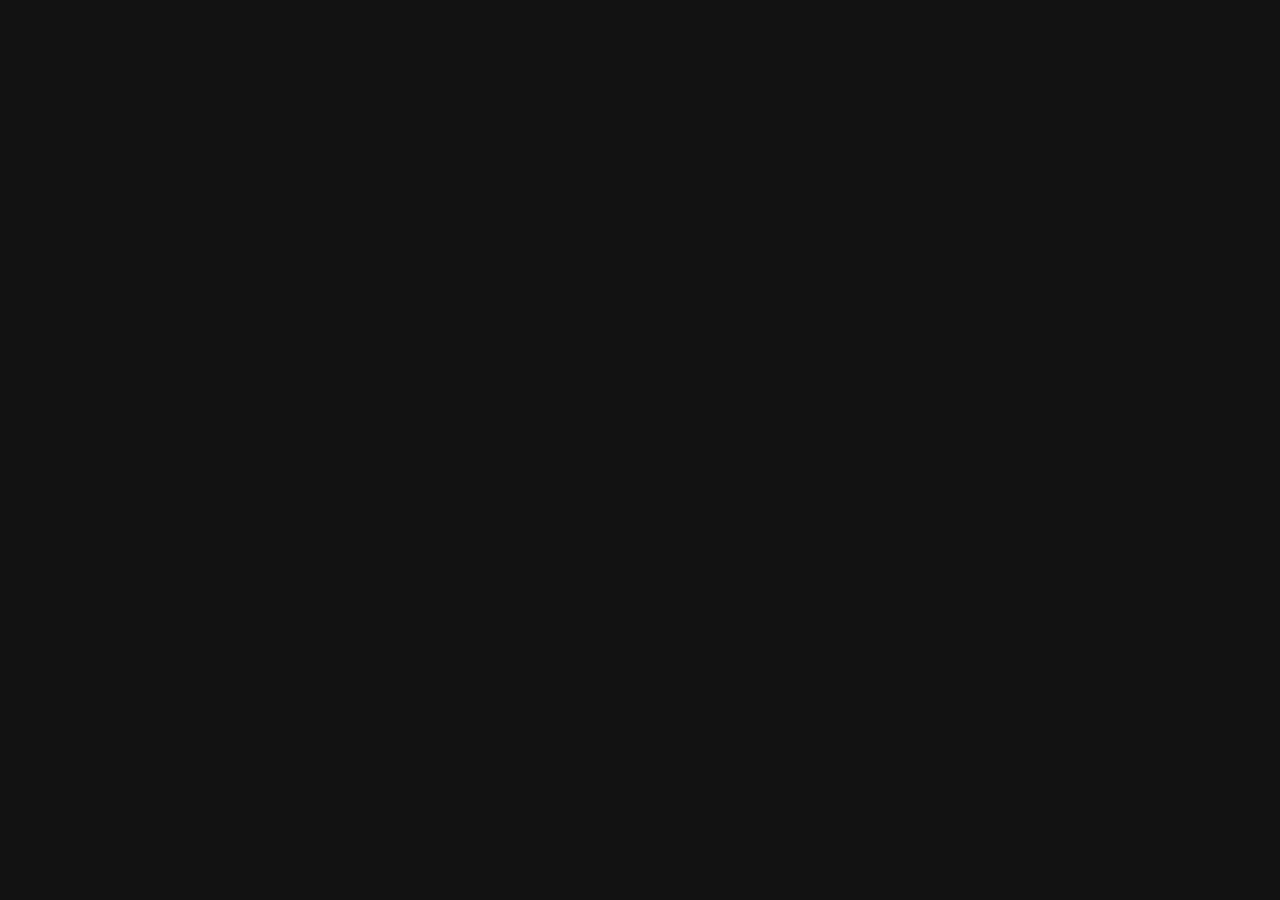
==== blog1.html @ b7502909 "Update blog1.html" ====
<!DOCTYPE html>
<html lang="en">
<head>
  <meta charset="UTF-8">
  <meta name="viewport" content="width=device-width, initial-scale=1.0">
  <title>My First Blog</title>
  <link rel="stylesheet" href="./assets/css/style.css">
</head>
<body>
  <main>
    <article>
      <!-- Blog Header -->
      <header>
        <h1 class="blog-item-title">My First Blog</h1>
        <div class="blog-meta">
          <span class="blog-category">Journey</span>
          <span class="dot"></span>
          <time datetime="2024-11-17">November 17, 2024</time>
        </div>
      </header>

      <!-- Blog Content -->
      <section class="blog-content">
        <figure class="blog-banner-box">
          <img src="./assets/images/blog-1.jpg" alt="Blog Banner" class="blog-image">
        </figure>
        <div class="blog-text">
          <p>
            As I sit with these thoughts, I find myself at a crossroads—not the first I’ve encountered, but perhaps the most profound. The act of applying for PhD programs is not just a step forward; it’s a quiet reckoning with everything that has led me here.
          </p>
          <p>
            My life, like anyone’s, is a mosaic of leaps. Some were calculated, others made with trembling hands. Moving to the U.S. at 15, with a suitcase and no language to call my own, was one of the first. I remember the silence of not knowing how to ask for what I needed, the weight of words I couldn’t yet speak. It was disorienting, but it was also formative. Resilience, I learned, isn’t built in triumph—it’s forged in those quiet, uncertain moments when you decide to try again.
          </p>
          <p>
            Over the years, my path has curved in unexpected ways. What began with numbers—rigid, predictable—expanded into questions about people, systems, and the stories hidden in data. I didn’t plan to end up here, but perhaps that’s the beauty of it: the unexpected reveals the things that matter most.
          </p>
          <p>
            This work is more than research. It’s a way of asking the world questions and waiting patiently for it to answer. It’s the joy of discovery balanced by the humility of knowing there’s still so much I don’t understand. Every step I’ve taken, from modeling to guiding students through statistical syntax, has been a quiet lesson in the value of perseverance and curiosity.
          </p>
          <p>
            I don’t know what the next chapter holds, but I know this: the leap is worth it. It always has been.
          </p>
        </div>
      </section>

      <!-- Blog Footer -->
      <footer>
        <a href="index.html" class="breadcrumb">← Back to Blog</a>
      </footer>
    </article>
  </main>
</body>
</html>
---- assets/css/style.css ----
/*-----------------------------------*\
  #style.css
\*-----------------------------------*/


/**
 * copyright 2022 @codewithsadee
 */





/*-----------------------------------*\
  #CUSTOM PROPERTY
\*-----------------------------------*/

:root {

  /**
   * colors
   */

  /* gradient */

  --bg-gradient-onyx: linear-gradient(
    to bottom right, 
    hsl(240, 1%, 25%) 3%, 
    hsl(0, 0%, 19%) 97%
  );
  --bg-gradient-jet: linear-gradient(
    to bottom right, 
    hsla(240, 1%, 18%, 0.251) 0%, 
    hsla(240, 2%, 11%, 0) 100%
  ), hsl(240, 2%, 13%);
  --bg-gradient-yellow-1: linear-gradient(
    to bottom right, 
    hsl(45, 100%, 71%) 0%, 
    hsla(36, 100%, 69%, 0) 50%
  );
  --bg-gradient-yellow-2: linear-gradient(
    135deg, 
    hsla(45, 100%, 71%, 0.251) 0%, 
    hsla(35, 100%, 68%, 0) 59.86%
  ), hsl(240, 2%, 13%);
  --border-gradient-onyx: linear-gradient(
    to bottom right, 
    hsl(0, 0%, 25%) 0%, 
    hsla(0, 0%, 25%, 0) 50%
  );
  --text-gradient-yellow: linear-gradient(
    to right, 
    hsl(45, 100%, 72%), 
    hsl(35, 100%, 68%)
  );

  /* solid */

  --jet: hsl(0, 0%, 22%);
  --onyx: hsl(240, 1%, 17%);
  --eerie-black-1: hsl(240, 2%, 13%);
  --eerie-black-2: hsl(240, 2%, 12%);
  --smoky-black: hsl(0, 0%, 7%);
  --white-1: hsl(0, 0%, 100%);
  --white-2: hsl(0, 0%, 98%);
  --orange-yellow-crayola: hsl(45, 100%, 72%);
  --vegas-gold: hsl(45, 54%, 58%);
  --light-gray: hsl(0, 0%, 84%);
  --light-gray-70: hsla(0, 0%, 84%, 0.7);
  --bittersweet-shimmer: hsl(0, 43%, 51%);

  /**
   * typography
   */

  /* font-family */
  --ff-poppins: 'Poppins', sans-serif;

  /* font-size */
  --fs-1: 24px;
  --fs-2: 18px;
  --fs-3: 17px;
  --fs-4: 16px;
  --fs-5: 15px;
  --fs-6: 14px;
  --fs-7: 13px;
  --fs-8: 11px;

  /* font-weight */
  --fw-300: 300;
  --fw-400: 400;
  --fw-500: 500;
  --fw-600: 600;

  /**
   * shadow
   */
  
  --shadow-1: -4px 8px 24px hsla(0, 0%, 0%, 0.25);
  --shadow-2: 0 16px 30px hsla(0, 0%, 0%, 0.25);
  --shadow-3: 0 16px 40px hsla(0, 0%, 0%, 0.25);
  --shadow-4: 0 25px 50px hsla(0, 0%, 0%, 0.15);
  --shadow-5: 0 24px 80px hsla(0, 0%, 0%, 0.25);

  /**
   * transition
   */

  --transition-1: 0.25s ease;
  --transition-2: 0.5s ease-in-out;

}





/*-----------------------------------*\
  #RESET
\*-----------------------------------*/

*, *::before, *::after {
  margin: 0;
  padding: 0;
  box-sizing: border-box;
}

a { text-decoration: none; }

li { list-style: none; }

img, ion-icon, a, button, time, span { display: block; }

button {
  font: inherit;
  background: none;
  border: none;
  text-align: left;
  cursor: pointer;
}

input, textarea {
  display: block;
  width: 100%;
  background: none;
  font: inherit;
}

::selection {
  background: var(--orange-yellow-crayola);
  color: var(--smoky-black);
}

:focus { outline-color: var(--orange-yellow-crayola); }

html { font-family: var(--ff-poppins); }

body { background: var(--smoky-black); }





/*-----------------------------------*\
  #REUSED STYLE
\*-----------------------------------*/

.sidebar,
article {
  background: var(--eerie-black-2);
  border: 1px solid var(--jet);
  border-radius: 20px;
  padding: 15px;
  box-shadow: var(--shadow-1);
  z-index: 1;
}

.separator {
  width: 100%;
  height: 1px;
  background: var(--jet);
  margin: 16px 0;
}

.icon-box {
  position: relative;
  background: var(--border-gradient-onyx);
  width: 30px;
  height: 30px;
  border-radius: 8px;
  display: flex;
  justify-content: center;
  align-items: center;
  font-size: 16px;
  color: var(--orange-yellow-crayola);
  box-shadow: var(--shadow-1);
  z-index: 1;
}

.icon-box::before {
  content: "";
  position: absolute;
  inset: 1px;
  background: var(--eerie-black-1);
  border-radius: inherit;
  z-index: -1;
}

.icon-box ion-icon { --ionicon-stroke-width: 35px; }

article { display: none; }

article.active {
  display: block;
  animation: fade 0.5s ease backwards;
}

@keyframes fade {
  0% { opacity: 0; }
  100% { opacity: 1; }
}

.h2,
.h3,
.h4,
.h5 {
  color: var(--white-2);
  text-transform: capitalize;
}

.h2 { font-size: var(--fs-1); }

.h3 { font-size: var(--fs-2); }

.h4 { font-size: var(--fs-4); }

.h5 {
  font-size: var(--fs-7);
  font-weight: var(--fw-500);
}

.article-title {
  position: relative;
  padding-bottom: 7px;
}

.article-title::after {
  content: "";
  position: absolute;
  bottom: 0;
  left: 0;
  width: 30px;
  height: 3px;
  background: var(--text-gradient-yellow);
  border-radius: 3px;
}

.has-scrollbar::-webkit-scrollbar {
  width: 5px; /* for vertical scrollbar */
  height: 5px; /* for horizontal scrollbar */
}

.has-scrollbar::-webkit-scrollbar-track {
  background: var(--onyx);
  border-radius: 5px;
}

.has-scrollbar::-webkit-scrollbar-thumb {
  background: var(--orange-yellow-crayola);
  border-radius: 5px;
}

.has-scrollbar::-webkit-scrollbar-button { width: 20px; }

.content-card {
  position: relative;
  background: var(--border-gradient-onyx);
  padding: 15px;
  padding-top: 45px;
  border-radius: 14px;
  box-shadow: var(--shadow-2);
  cursor: pointer;
  z-index: 1;
}

.content-card::before {
  content: "";
  position: absolute;
  inset: 1px;
  background: var(--bg-gradient-jet);
  border-radius: inherit;
  z-index: -1;
}





/*-----------------------------------*\
  #MAIN
\*-----------------------------------*/

main {
  margin: 15px 12px;
  margin-bottom: 75px;
  min-width: 259px;
}





/*-----------------------------------*\
  #SIDEBAR
\*-----------------------------------*/

.sidebar {
  margin-bottom: 15px;
  max-height: 112px;
  overflow: hidden;
  transition: var(--transition-2);
}

.sidebar.active { max-height: 405px; }

.sidebar-info {
  position: relative;
  display: flex;
  justify-content: flex-start;
  align-items: center;
  gap: 15px;
}

.avatar-box {
  background: var(--bg-gradient-onyx);
  border-radius: 20px;
}

.info-content .name {
  color: var(--white-2);
  font-size: var(--fs-3);
  font-weight: var(--fw-500);
  letter-spacing: -0.25px;
  margin-bottom: 10px;
}

.info-content .title {
  color: var(--white-1);
  background: var(--onyx);
  font-size: var(--fs-8);
  font-weight: var(--fw-300);
  width: max-content;
  padding: 3px 12px;
  border-radius: 8px;
}

.info_more-btn {
  position: absolute;
  top: -15px;
  right: -15px;
  border-radius: 0 15px;
  font-size: 13px;
  color: var(--orange-yellow-crayola);
  background: var(--border-gradient-onyx);
  padding: 10px;
  box-shadow: var(--shadow-2);
  transition: var(--transition-1);
  z-index: 1;
}

.info_more-btn::before {
  content: "";
  position: absolute;
  inset: 1px;
  border-radius: inherit;
  background: var(--bg-gradient-jet);
  transition: var(--transition-1);
  z-index: -1;
}

.info_more-btn:hover,
.info_more-btn:focus { background: var(--bg-gradient-yellow-1); }

.info_more-btn:hover::before,
.info_more-btn:focus::before { background: var(--bg-gradient-yellow-2); }

.info_more-btn span { display: none; }

.sidebar-info_more {
  opacity: 0;
  visibility: hidden;
  transition: var(--transition-2);
}

.sidebar.active .sidebar-info_more {
  opacity: 1;
  visibility: visible;
}

.contacts-list {
  display: grid;
  grid-template-columns: 1fr;
  gap: 16px;
}

.contact-item {
  min-width: 100%;
  display: flex;
  align-items: center;
  gap: 16px;
}

.contact-info {
  max-width: calc(100% - 46px);
  width: calc(100% - 46px);
}

.contact-title {
  color: var(--light-gray-70);
  font-size: var(--fs-8);
  text-transform: uppercase;
  margin-bottom: 2px;
}

.contact-info :is(.contact-link, time, address) {
  color: var(--white-2);
  font-size: var(--fs-7);
}

.contact-info address { font-style: normal; }

.social-list {
  display: flex;
  justify-content: flex-start;
  align-items: center;
  gap: 15px;
  padding-bottom: 4px;
  padding-left: 7px;
}

.social-item .social-link {
  color: var(--light-gray-70);
  font-size: 18px;
}


.social-item .social-link:hover { color: var(--light-gray); }





/*-----------------------------------*\
  #NAVBAR
\*-----------------------------------*/

.navbar {
  position: fixed;
  bottom: 0;
  left: 0;
  width: 100%;
  background: hsla(240, 1%, 17%, 0.75);
  backdrop-filter: blur(10px);
  border: 1px solid var(--jet);
  border-radius: 12px 12px 0 0;
  box-shadow: var(--shadow-2);
  z-index: 5;
}

.navbar-list {
  display: flex;
  flex-wrap: wrap;
  justify-content: center;
  align-items: center;
  padding: 0 10px;
}

.navbar-link {
  color: var(--light-gray);
  font-size: var(--fs-8);
  padding: 20px 7px;
  transition: color var(--transition-1);
}

.navbar-link:hover,
.navbar-link:focus { color: var(--light-gray-70); }

.navbar-link.active { color: var(--orange-yellow-crayola); }





/*-----------------------------------*\
  #ABOUT
\*-----------------------------------*/

.about .article-title { margin-bottom: 15px; }

.about-text {
  color: var(--light-gray);
  font-size: var(--fs-6);
  font-weight: var(--fw-300);
  line-height: 1.6;
}

.about-text p { margin-bottom: 15px; }



/**
 * #service 
 */

.service { margin-bottom: 35px; }

.service-title { margin-bottom: 20px; }

.service-list {
  display: grid;
  grid-template-columns: 1fr;
  gap: 20px;
}

.service-item {
  position: relative;
  background: var(--border-gradient-onyx);
  padding: 20px;
  border-radius: 14px;
  box-shadow: var(--shadow-2);
  z-index: 1;
}

.service-item::before {
  content: "";
  position: absolute;
  inset: 1px;
  background: var(--bg-gradient-jet);
  border-radius: inherit;
  z-index: -1;
}

.service-icon-box { margin-bottom: 10px; }

.service-icon-box img { margin: auto; }

.service-content-box { text-align: center; }

.service-item-title { margin-bottom: 7px; }

.service-item-text {
  color: var(--light-gray);
  font-size: var(--fs-6);
  font-weight: var(--fw-3);
  line-height: 1.6;
}


/**
 * #testimonials 
 */

.testimonials { margin-bottom: 30px; }

.testimonials-title { margin-bottom: 20px; }

.testimonials-list {
  display: flex;
  justify-content: flex-start;
  align-items: flex-start;
  gap: 15px;
  margin: 0 -15px;
  padding: 25px 15px;
  padding-bottom: 35px;
  overflow-x: auto;
  scroll-behavior: smooth;
  overscroll-behavior-inline: contain;
  scroll-snap-type: inline mandatory;
}

.testimonials-item {
  min-width: 100%;
  scroll-snap-align: center;
}

.testimonials-avatar-box {
  position: absolute;
  top: 0;
  left: 0;
  transform: translate(15px, -25px);
  background: var(--bg-gradient-onyx);
  border-radius: 14px;
  box-shadow: var(--shadow-1);
}

.testimonials-item-title { margin-bottom: 7px; }

.testimonials-text {
  color: var(--light-gray);
  font-size: var(--fs-6);
  font-weight: var(--fw-300);
  line-height: 1.6;
  display: -webkit-box;
  line-clamp: 4;
  -webkit-line-clamp: 4;
  -webkit-box-orient: vertical;
  overflow: hidden;
}


/**
 * #testimonials-modal
 */

.modal-container {
  position: fixed;
  top: 0;
  left: 0;
  width: 100%;
  height: 100%;
  display: flex;
  justify-content: center;
  align-items: center;
  overflow-y: auto;
  overscroll-behavior: contain;
  z-index: 20;
  pointer-events: none;
  visibility: hidden;
}

.modal-container::-webkit-scrollbar { display: none; }

.modal-container.active {
  pointer-events: all;
  visibility: visible;
}

.overlay {
  position: fixed;
  top: 0;
  left: 0;
  width: 100%;
  height: 100vh;
  background: hsl(0, 0%, 5%);
  opacity: 0;
  visibility: hidden;
  pointer-events: none;
  z-index: 1;
  transition: var(--transition-1);
}

.overlay.active {
  opacity: 0.8;
  visibility: visible;
  pointer-events: all;
}

.testimonials-modal {
  background: var(--eerie-black-2);
  position: relative;
  padding: 15px;
  margin: 15px 12px;
  border: 1px solid var(--jet);
  border-radius: 14px;
  box-shadow: var(--shadow-5);
  transform: scale(1.2);
  opacity: 0;
  transition: var(--transition-1);
  z-index: 2;
}

.modal-container.active .testimonials-modal {
  transform: scale(1);
  opacity: 1;
}

.modal-close-btn {
  position: absolute;
  top: 15px;
  right: 15px;
  background: var(--onyx);
  border-radius: 8px;
  width: 32px;
  height: 32px;
  display: flex;
  justify-content: center;
  align-items: center;
  color: var(--white-2);
  font-size: 18px;
  opacity: 0.7;
}

.modal-close-btn:hover,
.modal-close-btn:focus { opacity: 1; }

.modal-close-btn ion-icon { --ionicon-stroke-width: 50px; }

.modal-avatar-box {
  background: var(--bg-gradient-onyx);
  width: max-content;
  border-radius: 14px;
  margin-bottom: 15px;
  box-shadow: var(--shadow-2);
}

.modal-img-wrapper > img { display: none; }

.modal-title { margin-bottom: 4px; }

.modal-content time {
  font-size: var(--fs-6);
  color: var(--light-gray-70);
  font-weight: var(--fw-300);
  margin-bottom: 10px;
}

.modal-content p {
  color: var(--light-gray);
  font-size: var(--fs-6);
  font-weight: var(--fw-300);
  line-height: 1.6;
}


/**
 * #clients 
 */

.clients { margin-bottom: 15px; }

.clients-list {
  display: flex;
  justify-content: flex-start;
  align-items: flex-start;
  gap: 15px;
  margin: 0 -15px;
  padding: 25px;
  padding-bottom: 25px;
  overflow-x: auto;
  scroll-behavior: smooth;
  overscroll-behavior-inline: contain;
  scroll-snap-type: inline mandatory;
  scroll-padding-inline: 25px;
}

.clients-item {
  min-width: 50%;
  scroll-snap-align: start;
}

.clients-item img {
  width: 100%;
  filter: grayscale(1);
  transition: var(--transition-1);
}

.clients-item img:hover { filter: grayscale(0); }





/*-----------------------------------*\
  #RESUME
\*-----------------------------------*/

.article-title { margin-bottom: 30px; }


/**
 * education and experience 
 */

.timeline { margin-bottom: 30px; }

.timeline .title-wrapper {
  display: flex;
  align-items: center;
  gap: 15px;
  margin-bottom: 25px;
}

.timeline-list {
  font-size: var(--fs-6);
  margin-left: 45px;
}

.timeline-item { position: relative; }

.timeline-item:not(:last-child) { margin-bottom: 20px; }

.timeline-item-title {
  font-size: var(--fs-6);
  line-height: 1.3;
  margin-bottom: 7px;
}

.timeline-list span {
  color: var(--vegas-gold);
  font-weight: var(--fw-400);
  line-height: 1.6;
}

.timeline-item:not(:last-child)::before {
  content: "";
  position: absolute;
  top: -25px;
  left: -30px;
  width: 1px;
  height: calc(100% + 50px);
  background: var(--jet);
}

.timeline-item::after {
  content: "";
  position: absolute;
  top: 5px;
  left: -33px;
  height: 6px;
  width: 6px;
  background: var(--text-gradient-yellow);
  border-radius: 50%;
  box-shadow: 0 0 0 4px var(--jet);
}

.timeline-text {
  color: var(--light-gray);
  font-weight: var(--fw-300);
  line-height: 1.6;
}


/**
 * skills 
 */

.skills-title { margin-bottom: 20px; }

.skills-list { padding: 20px; }


.skills-item:not(:last-child) { margin-bottom: 15px; }

.skill .title-wrapper {
  display: flex;
  align-items: center;
  gap: 5px;
  margin-bottom: 8px;
}

.skill .title-wrapper data {
  color: var(--light-gray);
  font-size: var(--fs-7);
  font-weight: var(--fw-300);
}

.skill-progress-bg {
  background: var(--jet);
  width: 100%;
  height: 8px;
  border-radius: 10px;
}

.skill-progress-fill {
  background: var(--text-gradient-yellow);
  height: 100%;
  border-radius: inherit;
}





/*-----------------------------------*\
  #PORTFOLIO
\*-----------------------------------*/

.filter-list { display: none; }

.filter-select-box {
  position: relative;
  margin-bottom: 25px;
}

.filter-select {
  background: var(--eerie-black-2);
  color: var(--light-gray);
  display: flex;
  justify-content: space-between;
  align-items: center;
  width: 100%;
  padding: 12px 16px;
  border: 1px solid var(--jet);
  border-radius: 14px;
  font-size: var(--fs-6);
  font-weight: var(--fw-300);
}

.filter-select.active .select-icon { transform: rotate(0.5turn); }

.select-list {
  background: var(--eerie-black-2);
  position: absolute;
  top: calc(100% + 6px);
  width: 100%;
  padding: 6px;
  border: 1px solid var(--jet);
  border-radius: 14px;
  z-index: 2;
  opacity: 0;
  visibility: hidden;
  pointer-events: none;
  transition: 0.15s ease-in-out;
}

.filter-select.active + .select-list {
  opacity: 1;
  visibility: visible;
  pointer-events: all;
}

.select-item button {
  background: var(--eerie-black-2);
  color: var(--light-gray);
  font-size: var(--fs-6);
  font-weight: var(--fw-300);
  text-transform: capitalize;
  width: 100%;
  padding: 8px 10px;
  border-radius: 8px;
}

.select-item button:hover { --eerie-black-2: hsl(240, 2%, 20%); }

.project-list {
  display: grid;
  grid-template-columns: 1fr;
  gap: 30px;
  margin-bottom: 10px;
}

.project-item { display: none; }

.project-item.active {
  display: block;
  animation: scaleUp 0.25s ease forwards;
}

@keyframes scaleUp {
  0% { transform: scale(0.5); }
  100% { transform: scale(1); }
}

.project-item > a { width: 100%; }

.project-img {
  position: relative;
  width: 100%;
  height: 200px;
  border-radius: 16px;
  overflow: hidden;
  margin-bottom: 15px;
}

.project-img::before {
  content: "";
  position: absolute;
  top: 0;
  left: 0;
  width: 100%;
  height: 100%;
  background: transparent;
  z-index: 1;
  transition: var(--transition-1);
}

.project-item > a:hover .project-img::before { background: hsla(0, 0%, 0%, 0.5); }

.project-item-icon-box {
  --scale: 0.8;

  background: var(--jet);
  color: var(--orange-yellow-crayola);
  position: absolute;
  top: 50%;
  left: 50%;
  transform: translate(-50%, -50%) scale(var(--scale));
  font-size: 20px;
  padding: 18px;
  border-radius: 12px;
  opacity: 0;
  z-index: 1;
  transition: var(--transition-1);
}

.project-item > a:hover .project-item-icon-box {
  --scale: 1;
  opacity: 1;
}

.project-item-icon-box ion-icon { --ionicon-stroke-width: 50px; }

.project-img img {
  width: 100%;
  height: 100%;
  object-fit: cover;
  transition: var(--transition-1);
}

.project-item > a:hover img { transform: scale(1.1); }

.project-title,
.project-category { margin-left: 10px; }

.project-title {
  color: var(--white-2);
  font-size: var(--fs-5);
  font-weight: var(--fw-400);
  text-transform: capitalize;
  line-height: 1.3;
}

.project-category {
  color: var(--light-gray-70);
  font-size: var(--fs-6);
  font-weight: var(--fw-300);
}




/*-----------------------------------*\
  #BLOG
\*-----------------------------------*/

.blog-posts { margin-bottom: 10px; }

.blog-posts-list {
  display: grid;
  grid-template-columns: 1fr;
  gap: 20px;
}

.blog-post-item > a {
  position: relative;
  background: var(--border-gradient-onyx);
  height: 100%;
  box-shadow: var(--shadow-4);
  border-radius: 16px;
  z-index: 1;
}

.blog-post-item > a::before {
  content: "";
  position: absolute;
  inset: 1px;
  border-radius: inherit;
  background: var(--eerie-black-1);
  z-index: -1;
}

.blog-banner-box {
  width: 100%;
  height: 200px;
  border-radius: 12px;
  overflow: hidden;
}

.blog-banner-box img {
  width: 100%;
  height: 100%;
  object-fit: cover;
  transition: var(--transition-1);
}

.blog-post-item > a:hover .blog-banner-box img { transform: scale(1.1); }

.blog-content { padding: 15px; }

.blog-meta {
  display: flex;
  justify-content: flex-start;
  align-items: center;
  gap: 7px;
  margin-bottom: 10px;
}

.blog-meta :is(.blog-category, time) {
  color: var(--light-gray-70);
  font-size: var(--fs-6);
  font-weight: var(--fw-300);
}

.blog-meta .dot {
  background: var(--light-gray-70);
  width: 4px;
  height: 4px;
  border-radius: 4px;
}

.blog-item-title {
  margin-bottom: 10px;
  line-height: 1.3;
  transition: var(--transition-1);
}

.blog-post-item > a:hover .blog-item-title { color: var(--orange-yellow-crayola); }

.blog-text {
  color: var(--light-gray);
  font-size: var(--fs-6);
  font-weight: var(--fw-300);
  line-height: 1.6;
}



/*-----------------------------------*\
  #CONTACT
\*-----------------------------------*/

.mapbox {
  position: relative;
  height: 250px;
  width: 100%;
  border-radius: 16px;
  margin-bottom: 30px;
  border: 1px solid var(--jet);
  overflow: hidden;
}

.mapbox figure { height: 100%; }

.mapbox iframe {
  width: 100%;
  height: 100%;
  border: none;
  filter: grayscale(1) invert(1);
}

.contact-form { margin-bottom: 10px; }

.form-title { margin-bottom: 20px; }

.input-wrapper {
  display: grid;
  grid-template-columns: 1fr;
  gap: 25px;
  margin-bottom: 25px;
}

.form-input {
  color: var(--white-2);
  font-size: var(--fs-6);
  font-weight: var(--fw-400);
  padding: 13px 20px;
  border: 1px solid var(--jet);
  border-radius: 14px;
  outline: none;
}

.form-input::placeholder { font-weight: var(--fw-500); }

.form-input:focus { border-color: var(--orange-yellow-crayola); }

textarea.form-input {
  min-height: 100px;
  height: 120px;
  max-height: 200px;
  resize: vertical;
  margin-bottom: 25px;
}

textarea.form-input::-webkit-resizer { display: none; }

.form-input:focus:invalid { border-color: var(--bittersweet-shimmer); }

.form-btn {
  position: relative;
  width: 100%;
  background: var(--border-gradient-onyx);
  color: var(--orange-yellow-crayola);
  display: flex;
  justify-content: center;
  align-items: center;
  gap: 10px;
  padding: 13px 20px;
  border-radius: 14px;
  font-size: var(--fs-6);
  text-transform: capitalize;
  box-shadow: var(--shadow-3);
  z-index: 1;
  transition: var(--transition-1);
}

.form-btn::before {
  content: "";
  position: absolute;
  inset: 1px;
  background: var(--bg-gradient-jet);
  border-radius: inherit;
  z-index: -1;
  transition: var(--transition-1);
}

.form-btn ion-icon { font-size: 16px; }

.form-btn:hover { background: var(--bg-gradient-yellow-1); }

.form-btn:hover::before { background: var(--bg-gradient-yellow-2); }

.form-btn:disabled {
  opacity: 0.7;
  cursor: not-allowed;
}

.form-btn:disabled:hover { background: var(--border-gradient-onyx); }

.form-btn:disabled:hover::before { background: var(--bg-gradient-jet); }





/*-----------------------------------*\
  #RESPONSIVE
\*-----------------------------------*/

/**
 * responsive larger than 450px screen
 */

@media (min-width: 450px) {

  /**
   * client
   */

  .clients-item { min-width: calc(33.33% - 10px); }



  /**
   * #PORTFOLIO, BLOG 
   */

  .project-img,
  .blog-banner-box { height: auto; }

}





/**
 * responsive larger than 580px screen
 */

@media (min-width: 580px) {

  /**
   * CUSTOM PROPERTY
   */

  :root {

    /**
     * typography
     */

    --fs-1: 32px;
    --fs-2: 24px;
    --fs-3: 26px;
    --fs-4: 18px;
    --fs-6: 15px;
    --fs-7: 15px;
    --fs-8: 12px;

  }



  /**
   * #REUSED STYLE
   */

  .sidebar, article {
    width: 520px;
    margin-inline: auto;
    padding: 30px;
  }

  .article-title {
    font-weight: var(--fw-600);
    padding-bottom: 15px;
  }

  .article-title::after {
    width: 40px;
    height: 5px;
  }

  .icon-box {
    width: 48px;
    height: 48px;
    border-radius: 12px;
    font-size: 18px;
  }



  /**
   * #MAIN
   */

  main {
    margin-top: 60px;
    margin-bottom: 100px;
  }



  /**
   * #SIDEBAR
   */

  .sidebar {
    max-height: 180px;
    margin-bottom: 30px;
  }

  .sidebar.active { max-height: 584px; }

  .sidebar-info { gap: 25px; }

  .avatar-box { border-radius: 30px; }

  .avatar-box img { width: 120px; }

  .info-content .name { margin-bottom: 15px; }

  .info-content .title { padding: 5px 18px; }

  .info_more-btn {
    top: -30px;
    right: -30px;
    padding: 10px 15px;
  }

  .info_more-btn span {
    display: block;
    font-size: var(--fs-8);
  }

  .info_more-btn ion-icon { display: none; }

  .separator { margin: 32px 0; }

  .contacts-list { gap: 20px; }

  .contact-info {
    max-width: calc(100% - 64px);
    width: calc(100% - 64px);
  }



  /**
   * #NAVBAR
   */

  .navbar { border-radius: 20px 20px 0 0; }

  .navbar-list { gap: 20px; }

  .navbar-link { --fs-8: 14px; }



  /**
   * #ABOUT
   */

  .about .article-title { margin-bottom: 20px; }

  .about-text { margin-bottom: 40px; }

  /* service */

  .service-item {
    display: flex;
    justify-content: flex-start;
    align-items: flex-start;
    gap: 18px;
    padding: 30px;
  }

  .service-icon-box {
    margin-bottom: 0;
    margin-top: 5px;
  }

  .service-content-box { text-align: left; }

  /* testimonials */

  .testimonials-title { margin-bottom: 25px; }

  .testimonials-list {
    gap: 30px;
    margin: 0 -30px;
    padding: 30px;
    padding-bottom: 35px;
  }

  .content-card {
    padding: 30px;
    padding-top: 25px;
  }

  .testimonials-avatar-box {
    transform: translate(30px, -30px);
    border-radius: 20px;
  }

  .testimonials-avatar-box img { width: 80px; }

  .testimonials-item-title {
    margin-bottom: 10px;
    margin-left: 95px;
  }

  .testimonials-text {
    line-clamp: 2;
    -webkit-line-clamp: 2;
  }

  /* testimonials modal */

  .modal-container { padding: 20px; }

  .testimonials-modal {
    display: flex;
    justify-content: flex-start;
    align-items: stretch;
    gap: 25px;
    padding: 30px;
    border-radius: 20px;
  }

  .modal-img-wrapper {
    display: flex;
    flex-direction: column;
    align-items: center;
  }

  .modal-avatar-box {
    border-radius: 18px;
    margin-bottom: 0;
  }

  .modal-avatar-box img { width: 65px; }

  .modal-img-wrapper > img {
    display: block;
    flex-grow: 1;
    width: 35px;
  }

  /* clients */

  .clients-list {
    gap: 50px;
    margin: 0 -30px;
    padding: 45px;
    scroll-padding-inline: 45px;
  }

  .clients-item { min-width: calc(33.33% - 35px); }



  /**
   * #RESUME
   */

  .timeline-list { margin-left: 65px; }

  .timeline-item:not(:last-child)::before { left: -40px; }

  .timeline-item::after {
    height: 8px;
    width: 8px;
    left: -43px;
  }

  .skills-item:not(:last-child) { margin-bottom: 25px; }



  /**
   * #PORTFOLIO, BLOG
   */

  .project-img, .blog-banner-box { border-radius: 16px; }

  .blog-posts-list { gap: 30px; }

  .blog-content { padding: 25px; }



  /**
   * #CONTACT
   */

  .mapbox {
    height: 380px;
    border-radius: 18px;
  }

  .input-wrapper {
    gap: 30px;
    margin-bottom: 30px;
  }

  .form-input { padding: 15px 20px; }

  textarea.form-input { margin-bottom: 30px; }

  .form-btn {
    --fs-6: 16px;
    padding: 16px 20px;
  }

  .form-btn ion-icon { font-size: 18px; }

}





/**
 * responsive larger than 768px screen
 */

@media (min-width: 768px) {

  /**
   * REUSED STYLE
   */

  .sidebar, article { width: 700px; }

  .has-scrollbar::-webkit-scrollbar-button { width: 100px; }



  /**
   * SIDEBAR
   */

  .contacts-list {
    grid-template-columns: 1fr 1fr;
    gap: 30px 15px;
  }



  /**
   * NAVBAR
   */

  .navbar-link { --fs-8: 15px; }



  /**
   * ABOUT
   */

  /* testimonials modal */

  .testimonials-modal {
    gap: 35px;
    max-width: 680px;
  }

  .modal-avatar-box img { width: 80px; }



  /**
   * PORTFOLIO
   */

  .article-title { padding-bottom: 20px; }

  .filter-select-box { display: none; }

  .filter-list {
    display: flex;
    justify-content: flex-start;
    align-items: center;
    gap: 25px;
    padding-left: 5px;
    margin-bottom: 30px;
  }

  .filter-item button {
    color: var(--light-gray);
    font-size: var(--fs-5);
    transition: var(--transition-1);
  }

  .filter-item button:hover { color: var(--light-gray-70); }

  .filter-item button.active { color: var(--orange-yellow-crayola); }

  /* portfolio and blog grid */

  .project-list, .blog-posts-list { grid-template-columns: 1fr 1fr; }



  /**
   * CONTACT
   */

  .input-wrapper { grid-template-columns: 1fr 1fr; }

  .form-btn {
    width: max-content;
    margin-left: auto;
  }
  
}





/**
 * responsive larger than 1024px screen
 */

@media (min-width: 1024px) {

  /**
   * CUSTOM PROPERTY
   */

  :root {

    /**
    * shadow
    */

    --shadow-1: -4px 8px 24px hsla(0, 0%, 0%, 0.125);
    --shadow-2: 0 16px 30px hsla(0, 0%, 0%, 0.125);
    --shadow-3: 0 16px 40px hsla(0, 0%, 0%, 0.125);

  }



  /**
   * REUSED STYLE
   */

  .sidebar, article {
    width: 950px;
    box-shadow: var(--shadow-5);
  }



  /**
   * MAIN 
   */

  main { margin-bottom: 60px; }

  .main-content {
    position: relative;
    width: max-content;
    margin: auto;
  }



  /**
   * NAVBAR
   */

  .navbar {
    position: absolute;
    bottom: auto;
    top: 0;
    left: auto;
    right: 0;
    width: max-content;
    border-radius: 0 20px;
    padding: 0 20px;
    box-shadow: none;
  }

  .navbar-list {
    gap: 30px;
    padding: 0 20px;
  }

  .navbar-link { font-weight: var(--fw-500); }



  /**
   * ABOUT
   */

  /* service */

  .service-list {
    grid-template-columns: 1fr 1fr;
    gap: 20px 25px;
  }

  /* testimonials */

  .testimonials-item { min-width: calc(50% - 15px); }

  /* clients */

  .clients-item { min-width: calc(25% - 38px); }



  /**
   * PORTFOLIO
   */

  .project-list { grid-template-columns: repeat(3, 1fr); }



  /**
   * BLOG
   */

  .blog-banner-box { height: 230px; }

}





/**
 * responsive larger than 1250px screen
 */

@media (min-width: 1250px) {

  /**
   * RESET
   */

  body::-webkit-scrollbar { width: 20px; }

  body::-webkit-scrollbar-track { background: var(--smoky-black); }

  body::-webkit-scrollbar-thumb {
    border: 5px solid var(--smoky-black);
    background: hsla(0, 0%, 100%, 0.1);
    border-radius: 20px;
    box-shadow: inset 1px 1px 0 hsla(0, 0%, 100%, 0.11),
                inset -1px -1px 0 hsla(0, 0%, 100%, 0.11);
  }

  body::-webkit-scrollbar-thumb:hover { background: hsla(0, 0%, 100%, 0.15); }

  body::-webkit-scrollbar-button { height: 60px; }



  /**
   * REUSED STYLE
   */

  .sidebar, article { width: auto; }

  article { min-height: 100%; }



  /**
   * MAIN
   */

  main {
    max-width: 1200px;
    margin-inline: auto;
    display: flex;
    justify-content: center;
    align-items: stretch;
    gap: 25px;
  }

  .main-content {
    min-width: 75%;
    width: 75%;
    margin: 0;
  }



  /**
   * SIDEBAR
   */

  .sidebar {
    position: sticky;
    top: 60px;
    max-height: max-content;
    height: 100%;
    margin-bottom: 0;
    padding-top: 60px;
    z-index: 1;
  }

  .sidebar-info { flex-direction: column; }

  .avatar-box img { width: 150px; }

  .info-content .name {
    white-space: nowrap;
    text-align: center;
  }

  .info-content .title { margin: auto; }

  .info_more-btn { display: none; }

  .sidebar-info_more {
    opacity: 1;
    visibility: visible;
  }

  .contacts-list { grid-template-columns: 1fr; }

  .contact-info :is(.contact-link) {
    white-space: nowrap;
    overflow: hidden;
    text-overflow: ellipsis;
  }

  .contact-info :is(.contact-link, time, address) {
    --fs-7: 14px;
    font-weight: var(--fw-300);
  }

  .separator:last-of-type {
    margin: 15px 0;
    opacity: 0;
  }

  .social-list { justify-content: center; }



  /**
	 * RESUME
	 */

  .timeline-text { max-width: 700px; }

}
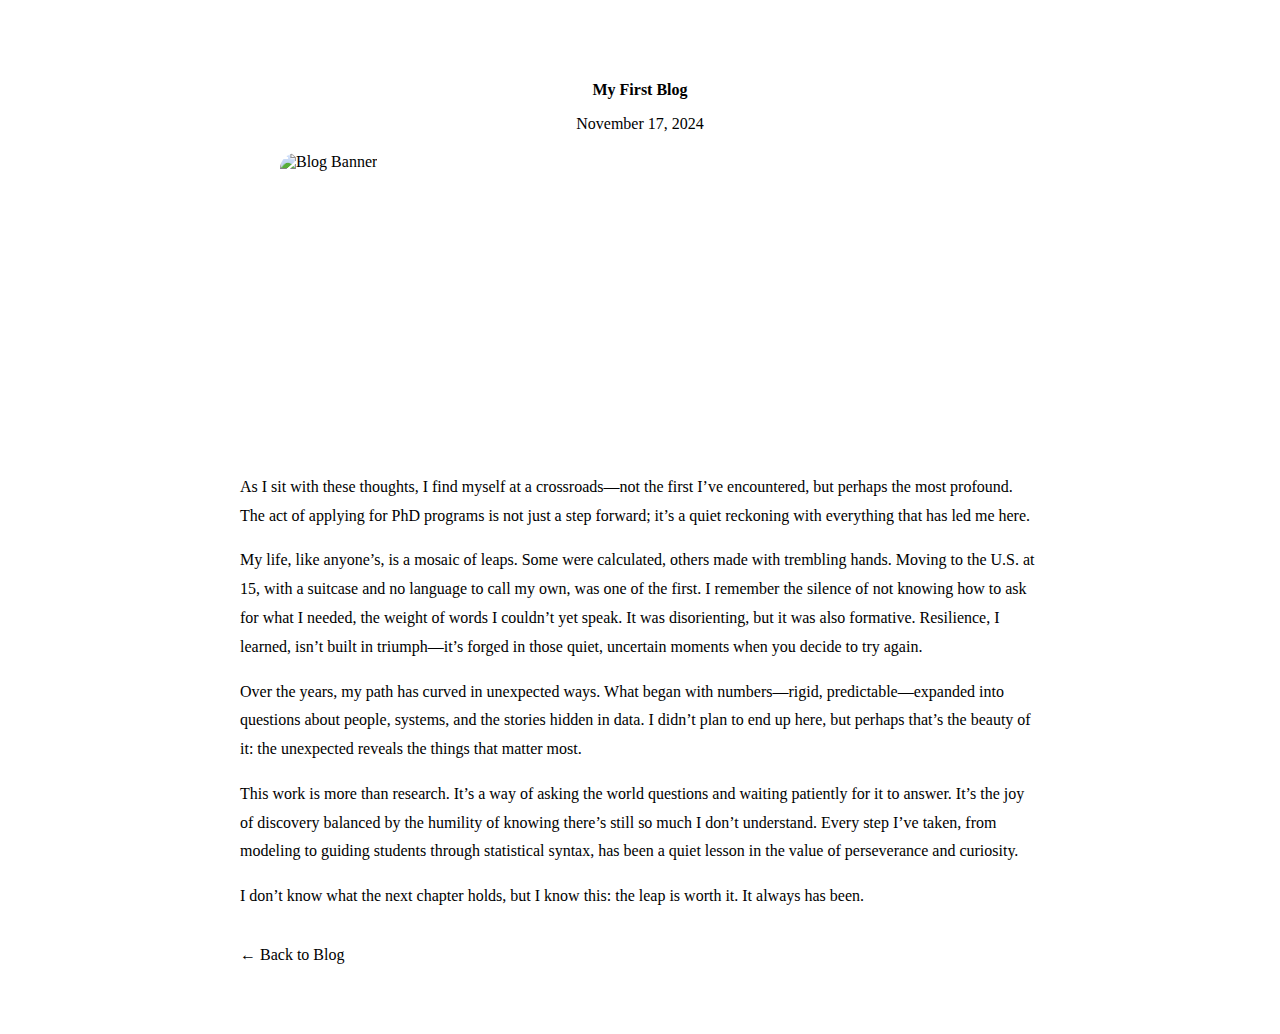
==== commit 1237ede0: "Update blog1.html" ====
--- a/blog1.html
+++ b/blog1.html
@@ -4,19 +4,17 @@
   <meta charset="UTF-8">
   <meta name="viewport" content="width=device-width, initial-scale=1.0">
   <title>My First Blog</title>
-  <link rel="stylesheet" href="./assets/css/style.css">
+  <link rel="stylesheet" href="./assets/css/blog1.css">
 </head>
 <body>
   <main>
-    <article>
+    <article class="blog-detail">
       <!-- Blog Header -->
-      <header>
-        <h1 class="blog-item-title">My First Blog</h1>
-        <div class="blog-meta">
-          <span class="blog-category">Journey</span>
-          <span class="dot"></span>
+      <header class="blog-header">
+        <h1 class="blog-title">My First Blog</h1>
+        <p class="blog-date">
           <time datetime="2024-11-17">November 17, 2024</time>
-        </div>
+        </p>
       </header>
 
       <!-- Blog Content -->
--- a/assets/css/blog1.css
+++ b/assets/css/blog1.css
@@ -0,0 +1,99 @@
+/*-----------------------------------*\
+  #Blog Detail Page Styles
+\*-----------------------------------*/
+
+/* Body and Layout */
+body {
+  background: var(--smoky-black);
+  color: var(--white-1);
+  font-family: var(--ff-poppins);
+  margin: 0;
+  padding: 0;
+}
+
+/* Blog Detail Container */
+.blog-detail {
+  max-width: 800px;
+  margin: 50px auto;
+  padding: 20px;
+  background: var(--eerie-black-1);
+  border-radius: 16px;
+  box-shadow: var(--shadow-4);
+}
+
+/* Blog Title */
+.blog-header {
+  text-align: center;
+  margin-bottom: 20px;
+}
+
+.blog-title {
+  font-size: var(--fs-1);
+  margin-bottom: 10px;
+  color: var(--orange-yellow-crayola);
+}
+
+.blog-date {
+  font-size: var(--fs-6);
+  color: var(--light-gray-70);
+}
+
+/* Blog Banner */
+.blog-banner-box {
+  width: 100%;
+  height: 300px;
+  border-radius: 16px;
+  overflow: hidden;
+  margin-bottom: 20px;
+}
+
+.blog-image {
+  width: 100%;
+  height: 100%;
+  object-fit: cover;
+  transition: var(--transition-1);
+}
+
+.blog-banner-box:hover .blog-image {
+  transform: scale(1.05);
+}
+
+/* Blog Text */
+.blog-text {
+  line-height: 1.8;
+  color: var(--light-gray);
+  font-size: var(--fs-5);
+}
+
+.blog-text p {
+  margin-bottom: 15px;
+}
+
+/* Footer Breadcrumb */
+.breadcrumb {
+  display: inline-block;
+  margin-top: 20px;
+  font-size: var(--fs-6);
+  color: var(--orange-yellow-crayola);
+  text-decoration: none;
+  transition: var(--transition-1);
+}
+
+.breadcrumb:hover {
+  text-decoration: underline;
+}
+
+/* Responsive Design */
+@media (max-width: 768px) {
+  .blog-detail {
+    padding: 15px;
+  }
+
+  .blog-banner-box {
+    height: 200px;
+  }
+
+  .blog-title {
+    font-size: var(--fs-2);
+  }
+}
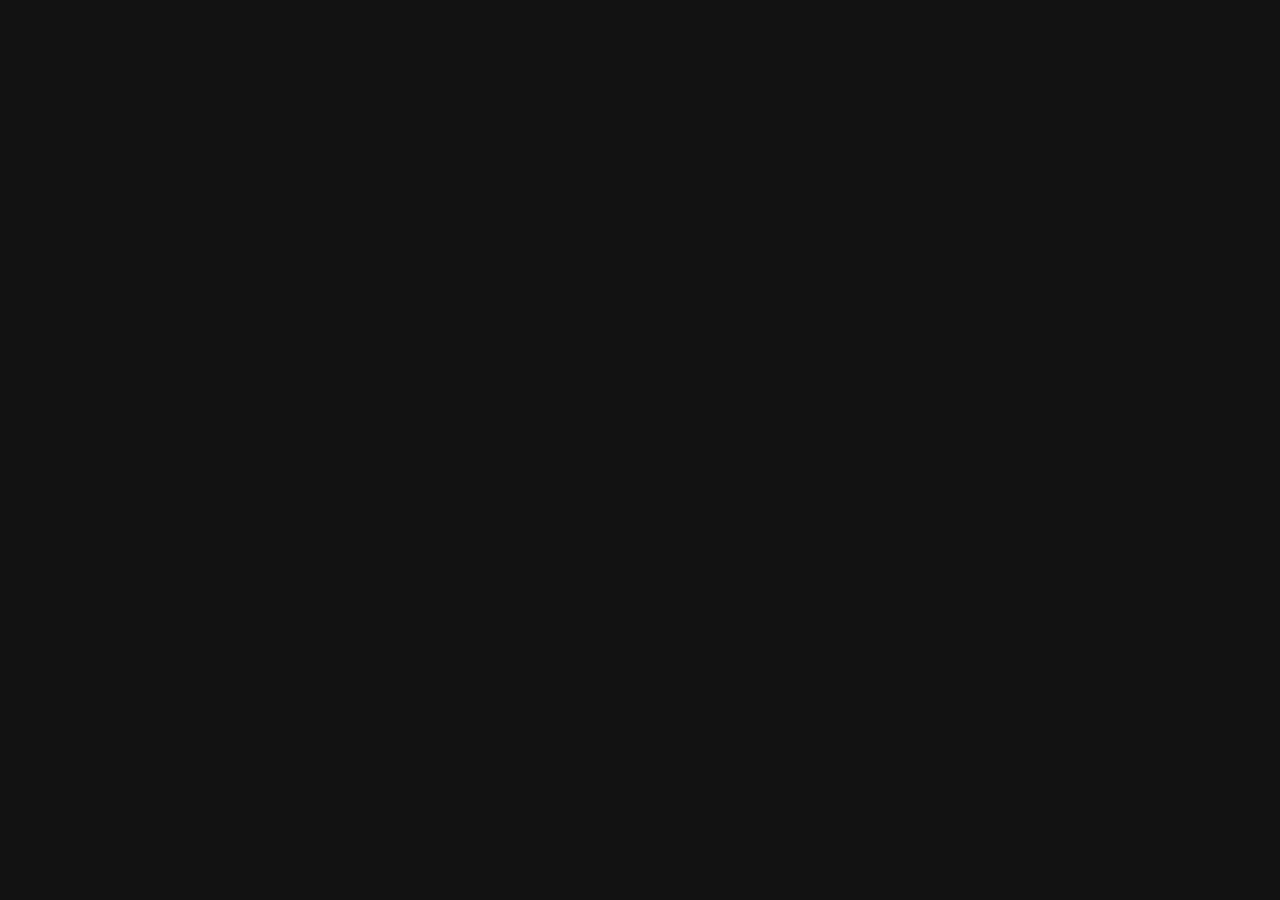
==== commit 5d580345: "Update blog1.html" ====
--- a/blog1.html
+++ b/blog1.html
@@ -4,11 +4,11 @@
   <meta charset="UTF-8">
   <meta name="viewport" content="width=device-width, initial-scale=1.0">
   <title>My First Blog</title>
-  <link rel="stylesheet" href="./assets/css/blog1.css">
+  <link rel="stylesheet" href="./assets/css/style.css">
 </head>
 <body>
   <main>
-    <article class="blog-detail">
+    <article class="full-blog">
       <!-- Blog Header -->
       <header class="blog-header">
         <h1 class="blog-title">My First Blog</h1>
@@ -19,7 +19,7 @@
 
       <!-- Blog Content -->
       <section class="blog-content">
-        <figure class="blog-banner-box">
+        <figure class="blog-banner">
           <img src="./assets/images/blog-1.jpg" alt="Blog Banner" class="blog-image">
         </figure>
         <div class="blog-text">
@@ -30,7 +30,7 @@
             My life, like anyone’s, is a mosaic of leaps. Some were calculated, others made with trembling hands. Moving to the U.S. at 15, with a suitcase and no language to call my own, was one of the first. I remember the silence of not knowing how to ask for what I needed, the weight of words I couldn’t yet speak. It was disorienting, but it was also formative. Resilience, I learned, isn’t built in triumph—it’s forged in those quiet, uncertain moments when you decide to try again.
           </p>
           <p>
-            Over the years, my path has curved in unexpected ways. What began with numbers—rigid, predictable—expanded into questions about people, systems, and the stories hidden in data. I didn’t plan to end up here, but perhaps that’s the beauty of it: the unexpected reveals the things that matter most.
+            Over the years, my path has curved in unexpected ways. What began with numbers—rigid, predictable—expanded into questions about people, systems, and the stories hidden in data. I didn’t plan to end up here,but perhaps that’s the beauty of it: the unexpected reveals the things that matter most.
           </p>
           <p>
             This work is more than research. It’s a way of asking the world questions and waiting patiently for it to answer. It’s the joy of discovery balanced by the humility of knowing there’s still so much I don’t understand. Every step I’ve taken, from modeling to guiding students through statistical syntax, has been a quiet lesson in the value of perseverance and curiosity.
@@ -42,8 +42,8 @@
       </section>
 
       <!-- Blog Footer -->
-      <footer>
-        <a href="index.html" class="breadcrumb">← Back to Blog</a>
+      <footer class="blog-footer">
+        <a href="index.html" class="back-button">← Back to Blog</a>
       </footer>
     </article>
   </main>
--- a/assets/css/style.css
+++ b/assets/css/style.css
@@ -0,0 +1,1989 @@
+/*-----------------------------------*\
+  #style.css
+\*-----------------------------------*/
+
+
+/**
+ * copyright 2022 @codewithsadee
+ */
+
+
+
+
+
+/*-----------------------------------*\
+  #CUSTOM PROPERTY
+\*-----------------------------------*/
+
+:root {
+
+  /**
+   * colors
+   */
+
+  /* gradient */
+
+  --bg-gradient-onyx: linear-gradient(
+    to bottom right, 
+    hsl(240, 1%, 25%) 3%, 
+    hsl(0, 0%, 19%) 97%
+  );
+  --bg-gradient-jet: linear-gradient(
+    to bottom right, 
+    hsla(240, 1%, 18%, 0.251) 0%, 
+    hsla(240, 2%, 11%, 0) 100%
+  ), hsl(240, 2%, 13%);
+  --bg-gradient-yellow-1: linear-gradient(
+    to bottom right, 
+    hsl(45, 100%, 71%) 0%, 
+    hsla(36, 100%, 69%, 0) 50%
+  );
+  --bg-gradient-yellow-2: linear-gradient(
+    135deg, 
+    hsla(45, 100%, 71%, 0.251) 0%, 
+    hsla(35, 100%, 68%, 0) 59.86%
+  ), hsl(240, 2%, 13%);
+  --border-gradient-onyx: linear-gradient(
+    to bottom right, 
+    hsl(0, 0%, 25%) 0%, 
+    hsla(0, 0%, 25%, 0) 50%
+  );
+  --text-gradient-yellow: linear-gradient(
+    to right, 
+    hsl(45, 100%, 72%), 
+    hsl(35, 100%, 68%)
+  );
+
+  /* solid */
+
+  --jet: hsl(0, 0%, 22%);
+  --onyx: hsl(240, 1%, 17%);
+  --eerie-black-1: hsl(240, 2%, 13%);
+  --eerie-black-2: hsl(240, 2%, 12%);
+  --smoky-black: hsl(0, 0%, 7%);
+  --white-1: hsl(0, 0%, 100%);
+  --white-2: hsl(0, 0%, 98%);
+  --orange-yellow-crayola: hsl(45, 100%, 72%);
+  --vegas-gold: hsl(45, 54%, 58%);
+  --light-gray: hsl(0, 0%, 84%);
+  --light-gray-70: hsla(0, 0%, 84%, 0.7);
+  --bittersweet-shimmer: hsl(0, 43%, 51%);
+
+  /**
+   * typography
+   */
+
+  /* font-family */
+  --ff-poppins: 'Poppins', sans-serif;
+
+  /* font-size */
+  --fs-1: 24px;
+  --fs-2: 18px;
+  --fs-3: 17px;
+  --fs-4: 16px;
+  --fs-5: 15px;
+  --fs-6: 14px;
+  --fs-7: 13px;
+  --fs-8: 11px;
+
+  /* font-weight */
+  --fw-300: 300;
+  --fw-400: 400;
+  --fw-500: 500;
+  --fw-600: 600;
+
+  /**
+   * shadow
+   */
+  
+  --shadow-1: -4px 8px 24px hsla(0, 0%, 0%, 0.25);
+  --shadow-2: 0 16px 30px hsla(0, 0%, 0%, 0.25);
+  --shadow-3: 0 16px 40px hsla(0, 0%, 0%, 0.25);
+  --shadow-4: 0 25px 50px hsla(0, 0%, 0%, 0.15);
+  --shadow-5: 0 24px 80px hsla(0, 0%, 0%, 0.25);
+
+  /**
+   * transition
+   */
+
+  --transition-1: 0.25s ease;
+  --transition-2: 0.5s ease-in-out;
+
+}
+
+
+
+
+
+/*-----------------------------------*\
+  #RESET
+\*-----------------------------------*/
+
+*, *::before, *::after {
+  margin: 0;
+  padding: 0;
+  box-sizing: border-box;
+}
+
+a { text-decoration: none; }
+
+li { list-style: none; }
+
+img, ion-icon, a, button, time, span { display: block; }
+
+button {
+  font: inherit;
+  background: none;
+  border: none;
+  text-align: left;
+  cursor: pointer;
+}
+
+input, textarea {
+  display: block;
+  width: 100%;
+  background: none;
+  font: inherit;
+}
+
+::selection {
+  background: var(--orange-yellow-crayola);
+  color: var(--smoky-black);
+}
+
+:focus { outline-color: var(--orange-yellow-crayola); }
+
+html { font-family: var(--ff-poppins); }
+
+body { background: var(--smoky-black); }
+
+
+
+
+
+/*-----------------------------------*\
+  #REUSED STYLE
+\*-----------------------------------*/
+
+.sidebar,
+article {
+  background: var(--eerie-black-2);
+  border: 1px solid var(--jet);
+  border-radius: 20px;
+  padding: 15px;
+  box-shadow: var(--shadow-1);
+  z-index: 1;
+}
+
+.separator {
+  width: 100%;
+  height: 1px;
+  background: var(--jet);
+  margin: 16px 0;
+}
+
+.icon-box {
+  position: relative;
+  background: var(--border-gradient-onyx);
+  width: 30px;
+  height: 30px;
+  border-radius: 8px;
+  display: flex;
+  justify-content: center;
+  align-items: center;
+  font-size: 16px;
+  color: var(--orange-yellow-crayola);
+  box-shadow: var(--shadow-1);
+  z-index: 1;
+}
+
+.icon-box::before {
+  content: "";
+  position: absolute;
+  inset: 1px;
+  background: var(--eerie-black-1);
+  border-radius: inherit;
+  z-index: -1;
+}
+
+.icon-box ion-icon { --ionicon-stroke-width: 35px; }
+
+article { display: none; }
+
+article.active {
+  display: block;
+  animation: fade 0.5s ease backwards;
+}
+
+@keyframes fade {
+  0% { opacity: 0; }
+  100% { opacity: 1; }
+}
+
+.h2,
+.h3,
+.h4,
+.h5 {
+  color: var(--white-2);
+  text-transform: capitalize;
+}
+
+.h2 { font-size: var(--fs-1); }
+
+.h3 { font-size: var(--fs-2); }
+
+.h4 { font-size: var(--fs-4); }
+
+.h5 {
+  font-size: var(--fs-7);
+  font-weight: var(--fw-500);
+}
+
+.article-title {
+  position: relative;
+  padding-bottom: 7px;
+}
+
+.article-title::after {
+  content: "";
+  position: absolute;
+  bottom: 0;
+  left: 0;
+  width: 30px;
+  height: 3px;
+  background: var(--text-gradient-yellow);
+  border-radius: 3px;
+}
+
+.has-scrollbar::-webkit-scrollbar {
+  width: 5px; /* for vertical scrollbar */
+  height: 5px; /* for horizontal scrollbar */
+}
+
+.has-scrollbar::-webkit-scrollbar-track {
+  background: var(--onyx);
+  border-radius: 5px;
+}
+
+.has-scrollbar::-webkit-scrollbar-thumb {
+  background: var(--orange-yellow-crayola);
+  border-radius: 5px;
+}
+
+.has-scrollbar::-webkit-scrollbar-button { width: 20px; }
+
+.content-card {
+  position: relative;
+  background: var(--border-gradient-onyx);
+  padding: 15px;
+  padding-top: 45px;
+  border-radius: 14px;
+  box-shadow: var(--shadow-2);
+  cursor: pointer;
+  z-index: 1;
+}
+
+.content-card::before {
+  content: "";
+  position: absolute;
+  inset: 1px;
+  background: var(--bg-gradient-jet);
+  border-radius: inherit;
+  z-index: -1;
+}
+
+
+
+
+
+/*-----------------------------------*\
+  #MAIN
+\*-----------------------------------*/
+
+main {
+  margin: 15px 12px;
+  margin-bottom: 75px;
+  min-width: 259px;
+}
+
+
+
+
+
+/*-----------------------------------*\
+  #SIDEBAR
+\*-----------------------------------*/
+
+.sidebar {
+  margin-bottom: 15px;
+  max-height: 112px;
+  overflow: hidden;
+  transition: var(--transition-2);
+}
+
+.sidebar.active { max-height: 405px; }
+
+.sidebar-info {
+  position: relative;
+  display: flex;
+  justify-content: flex-start;
+  align-items: center;
+  gap: 15px;
+}
+
+.avatar-box {
+  background: var(--bg-gradient-onyx);
+  border-radius: 20px;
+}
+
+.info-content .name {
+  color: var(--white-2);
+  font-size: var(--fs-3);
+  font-weight: var(--fw-500);
+  letter-spacing: -0.25px;
+  margin-bottom: 10px;
+}
+
+.info-content .title {
+  color: var(--white-1);
+  background: var(--onyx);
+  font-size: var(--fs-8);
+  font-weight: var(--fw-300);
+  width: max-content;
+  padding: 3px 12px;
+  border-radius: 8px;
+}
+
+.info_more-btn {
+  position: absolute;
+  top: -15px;
+  right: -15px;
+  border-radius: 0 15px;
+  font-size: 13px;
+  color: var(--orange-yellow-crayola);
+  background: var(--border-gradient-onyx);
+  padding: 10px;
+  box-shadow: var(--shadow-2);
+  transition: var(--transition-1);
+  z-index: 1;
+}
+
+.info_more-btn::before {
+  content: "";
+  position: absolute;
+  inset: 1px;
+  border-radius: inherit;
+  background: var(--bg-gradient-jet);
+  transition: var(--transition-1);
+  z-index: -1;
+}
+
+.info_more-btn:hover,
+.info_more-btn:focus { background: var(--bg-gradient-yellow-1); }
+
+.info_more-btn:hover::before,
+.info_more-btn:focus::before { background: var(--bg-gradient-yellow-2); }
+
+.info_more-btn span { display: none; }
+
+.sidebar-info_more {
+  opacity: 0;
+  visibility: hidden;
+  transition: var(--transition-2);
+}
+
+.sidebar.active .sidebar-info_more {
+  opacity: 1;
+  visibility: visible;
+}
+
+.contacts-list {
+  display: grid;
+  grid-template-columns: 1fr;
+  gap: 16px;
+}
+
+.contact-item {
+  min-width: 100%;
+  display: flex;
+  align-items: center;
+  gap: 16px;
+}
+
+.contact-info {
+  max-width: calc(100% - 46px);
+  width: calc(100% - 46px);
+}
+
+.contact-title {
+  color: var(--light-gray-70);
+  font-size: var(--fs-8);
+  text-transform: uppercase;
+  margin-bottom: 2px;
+}
+
+.contact-info :is(.contact-link, time, address) {
+  color: var(--white-2);
+  font-size: var(--fs-7);
+}
+
+.contact-info address { font-style: normal; }
+
+.social-list {
+  display: flex;
+  justify-content: flex-start;
+  align-items: center;
+  gap: 15px;
+  padding-bottom: 4px;
+  padding-left: 7px;
+}
+
+.social-item .social-link {
+  color: var(--light-gray-70);
+  font-size: 18px;
+}
+
+
+.social-item .social-link:hover { color: var(--light-gray); }
+
+
+
+
+
+/*-----------------------------------*\
+  #NAVBAR
+\*-----------------------------------*/
+
+.navbar {
+  position: fixed;
+  bottom: 0;
+  left: 0;
+  width: 100%;
+  background: hsla(240, 1%, 17%, 0.75);
+  backdrop-filter: blur(10px);
+  border: 1px solid var(--jet);
+  border-radius: 12px 12px 0 0;
+  box-shadow: var(--shadow-2);
+  z-index: 5;
+}
+
+.navbar-list {
+  display: flex;
+  flex-wrap: wrap;
+  justify-content: center;
+  align-items: center;
+  padding: 0 10px;
+}
+
+.navbar-link {
+  color: var(--light-gray);
+  font-size: var(--fs-8);
+  padding: 20px 7px;
+  transition: color var(--transition-1);
+}
+
+.navbar-link:hover,
+.navbar-link:focus { color: var(--light-gray-70); }
+
+.navbar-link.active { color: var(--orange-yellow-crayola); }
+
+
+
+
+
+/*-----------------------------------*\
+  #ABOUT
+\*-----------------------------------*/
+
+.about .article-title { margin-bottom: 15px; }
+
+.about-text {
+  color: var(--light-gray);
+  font-size: var(--fs-6);
+  font-weight: var(--fw-300);
+  line-height: 1.6;
+}
+
+.about-text p { margin-bottom: 15px; }
+
+
+
+/**
+ * #service 
+ */
+
+.service { margin-bottom: 35px; }
+
+.service-title { margin-bottom: 20px; }
+
+.service-list {
+  display: grid;
+  grid-template-columns: 1fr;
+  gap: 20px;
+}
+
+.service-item {
+  position: relative;
+  background: var(--border-gradient-onyx);
+  padding: 20px;
+  border-radius: 14px;
+  box-shadow: var(--shadow-2);
+  z-index: 1;
+}
+
+.service-item::before {
+  content: "";
+  position: absolute;
+  inset: 1px;
+  background: var(--bg-gradient-jet);
+  border-radius: inherit;
+  z-index: -1;
+}
+
+.service-icon-box { margin-bottom: 10px; }
+
+.service-icon-box img { margin: auto; }
+
+.service-content-box { text-align: center; }
+
+.service-item-title { margin-bottom: 7px; }
+
+.service-item-text {
+  color: var(--light-gray);
+  font-size: var(--fs-6);
+  font-weight: var(--fw-3);
+  line-height: 1.6;
+}
+
+
+/**
+ * #testimonials 
+ */
+
+.testimonials { margin-bottom: 30px; }
+
+.testimonials-title { margin-bottom: 20px; }
+
+.testimonials-list {
+  display: flex;
+  justify-content: flex-start;
+  align-items: flex-start;
+  gap: 15px;
+  margin: 0 -15px;
+  padding: 25px 15px;
+  padding-bottom: 35px;
+  overflow-x: auto;
+  scroll-behavior: smooth;
+  overscroll-behavior-inline: contain;
+  scroll-snap-type: inline mandatory;
+}
+
+.testimonials-item {
+  min-width: 100%;
+  scroll-snap-align: center;
+}
+
+.testimonials-avatar-box {
+  position: absolute;
+  top: 0;
+  left: 0;
+  transform: translate(15px, -25px);
+  background: var(--bg-gradient-onyx);
+  border-radius: 14px;
+  box-shadow: var(--shadow-1);
+}
+
+.testimonials-item-title { margin-bottom: 7px; }
+
+.testimonials-text {
+  color: var(--light-gray);
+  font-size: var(--fs-6);
+  font-weight: var(--fw-300);
+  line-height: 1.6;
+  display: -webkit-box;
+  line-clamp: 4;
+  -webkit-line-clamp: 4;
+  -webkit-box-orient: vertical;
+  overflow: hidden;
+}
+
+
+/**
+ * #testimonials-modal
+ */
+
+.modal-container {
+  position: fixed;
+  top: 0;
+  left: 0;
+  width: 100%;
+  height: 100%;
+  display: flex;
+  justify-content: center;
+  align-items: center;
+  overflow-y: auto;
+  overscroll-behavior: contain;
+  z-index: 20;
+  pointer-events: none;
+  visibility: hidden;
+}
+
+.modal-container::-webkit-scrollbar { display: none; }
+
+.modal-container.active {
+  pointer-events: all;
+  visibility: visible;
+}
+
+.overlay {
+  position: fixed;
+  top: 0;
+  left: 0;
+  width: 100%;
+  height: 100vh;
+  background: hsl(0, 0%, 5%);
+  opacity: 0;
+  visibility: hidden;
+  pointer-events: none;
+  z-index: 1;
+  transition: var(--transition-1);
+}
+
+.overlay.active {
+  opacity: 0.8;
+  visibility: visible;
+  pointer-events: all;
+}
+
+.testimonials-modal {
+  background: var(--eerie-black-2);
+  position: relative;
+  padding: 15px;
+  margin: 15px 12px;
+  border: 1px solid var(--jet);
+  border-radius: 14px;
+  box-shadow: var(--shadow-5);
+  transform: scale(1.2);
+  opacity: 0;
+  transition: var(--transition-1);
+  z-index: 2;
+}
+
+.modal-container.active .testimonials-modal {
+  transform: scale(1);
+  opacity: 1;
+}
+
+.modal-close-btn {
+  position: absolute;
+  top: 15px;
+  right: 15px;
+  background: var(--onyx);
+  border-radius: 8px;
+  width: 32px;
+  height: 32px;
+  display: flex;
+  justify-content: center;
+  align-items: center;
+  color: var(--white-2);
+  font-size: 18px;
+  opacity: 0.7;
+}
+
+.modal-close-btn:hover,
+.modal-close-btn:focus { opacity: 1; }
+
+.modal-close-btn ion-icon { --ionicon-stroke-width: 50px; }
+
+.modal-avatar-box {
+  background: var(--bg-gradient-onyx);
+  width: max-content;
+  border-radius: 14px;
+  margin-bottom: 15px;
+  box-shadow: var(--shadow-2);
+}
+
+.modal-img-wrapper > img { display: none; }
+
+.modal-title { margin-bottom: 4px; }
+
+.modal-content time {
+  font-size: var(--fs-6);
+  color: var(--light-gray-70);
+  font-weight: var(--fw-300);
+  margin-bottom: 10px;
+}
+
+.modal-content p {
+  color: var(--light-gray);
+  font-size: var(--fs-6);
+  font-weight: var(--fw-300);
+  line-height: 1.6;
+}
+
+
+/**
+ * #clients 
+ */
+
+.clients { margin-bottom: 15px; }
+
+.clients-list {
+  display: flex;
+  justify-content: flex-start;
+  align-items: flex-start;
+  gap: 15px;
+  margin: 0 -15px;
+  padding: 25px;
+  padding-bottom: 25px;
+  overflow-x: auto;
+  scroll-behavior: smooth;
+  overscroll-behavior-inline: contain;
+  scroll-snap-type: inline mandatory;
+  scroll-padding-inline: 25px;
+}
+
+.clients-item {
+  min-width: 50%;
+  scroll-snap-align: start;
+}
+
+.clients-item img {
+  width: 100%;
+  filter: grayscale(1);
+  transition: var(--transition-1);
+}
+
+.clients-item img:hover { filter: grayscale(0); }
+
+
+
+
+
+/*-----------------------------------*\
+  #RESUME
+\*-----------------------------------*/
+
+.article-title { margin-bottom: 30px; }
+
+
+/**
+ * education and experience 
+ */
+
+.timeline { margin-bottom: 30px; }
+
+.timeline .title-wrapper {
+  display: flex;
+  align-items: center;
+  gap: 15px;
+  margin-bottom: 25px;
+}
+
+.timeline-list {
+  font-size: var(--fs-6);
+  margin-left: 45px;
+}
+
+.timeline-item { position: relative; }
+
+.timeline-item:not(:last-child) { margin-bottom: 20px; }
+
+.timeline-item-title {
+  font-size: var(--fs-6);
+  line-height: 1.3;
+  margin-bottom: 7px;
+}
+
+.timeline-list span {
+  color: var(--vegas-gold);
+  font-weight: var(--fw-400);
+  line-height: 1.6;
+}
+
+.timeline-item:not(:last-child)::before {
+  content: "";
+  position: absolute;
+  top: -25px;
+  left: -30px;
+  width: 1px;
+  height: calc(100% + 50px);
+  background: var(--jet);
+}
+
+.timeline-item::after {
+  content: "";
+  position: absolute;
+  top: 5px;
+  left: -33px;
+  height: 6px;
+  width: 6px;
+  background: var(--text-gradient-yellow);
+  border-radius: 50%;
+  box-shadow: 0 0 0 4px var(--jet);
+}
+
+.timeline-text {
+  color: var(--light-gray);
+  font-weight: var(--fw-300);
+  line-height: 1.6;
+}
+
+
+/**
+ * skills 
+ */
+
+.skills-title { margin-bottom: 20px; }
+
+.skills-list { padding: 20px; }
+
+
+.skills-item:not(:last-child) { margin-bottom: 15px; }
+
+.skill .title-wrapper {
+  display: flex;
+  align-items: center;
+  gap: 5px;
+  margin-bottom: 8px;
+}
+
+.skill .title-wrapper data {
+  color: var(--light-gray);
+  font-size: var(--fs-7);
+  font-weight: var(--fw-300);
+}
+
+.skill-progress-bg {
+  background: var(--jet);
+  width: 100%;
+  height: 8px;
+  border-radius: 10px;
+}
+
+.skill-progress-fill {
+  background: var(--text-gradient-yellow);
+  height: 100%;
+  border-radius: inherit;
+}
+
+
+
+
+
+/*-----------------------------------*\
+  #PORTFOLIO
+\*-----------------------------------*/
+
+.filter-list { display: none; }
+
+.filter-select-box {
+  position: relative;
+  margin-bottom: 25px;
+}
+
+.filter-select {
+  background: var(--eerie-black-2);
+  color: var(--light-gray);
+  display: flex;
+  justify-content: space-between;
+  align-items: center;
+  width: 100%;
+  padding: 12px 16px;
+  border: 1px solid var(--jet);
+  border-radius: 14px;
+  font-size: var(--fs-6);
+  font-weight: var(--fw-300);
+}
+
+.filter-select.active .select-icon { transform: rotate(0.5turn); }
+
+.select-list {
+  background: var(--eerie-black-2);
+  position: absolute;
+  top: calc(100% + 6px);
+  width: 100%;
+  padding: 6px;
+  border: 1px solid var(--jet);
+  border-radius: 14px;
+  z-index: 2;
+  opacity: 0;
+  visibility: hidden;
+  pointer-events: none;
+  transition: 0.15s ease-in-out;
+}
+
+.filter-select.active + .select-list {
+  opacity: 1;
+  visibility: visible;
+  pointer-events: all;
+}
+
+.select-item button {
+  background: var(--eerie-black-2);
+  color: var(--light-gray);
+  font-size: var(--fs-6);
+  font-weight: var(--fw-300);
+  text-transform: capitalize;
+  width: 100%;
+  padding: 8px 10px;
+  border-radius: 8px;
+}
+
+.select-item button:hover { --eerie-black-2: hsl(240, 2%, 20%); }
+
+.project-list {
+  display: grid;
+  grid-template-columns: 1fr;
+  gap: 30px;
+  margin-bottom: 10px;
+}
+
+.project-item { display: none; }
+
+.project-item.active {
+  display: block;
+  animation: scaleUp 0.25s ease forwards;
+}
+
+@keyframes scaleUp {
+  0% { transform: scale(0.5); }
+  100% { transform: scale(1); }
+}
+
+.project-item > a { width: 100%; }
+
+.project-img {
+  position: relative;
+  width: 100%;
+  height: 200px;
+  border-radius: 16px;
+  overflow: hidden;
+  margin-bottom: 15px;
+}
+
+.project-img::before {
+  content: "";
+  position: absolute;
+  top: 0;
+  left: 0;
+  width: 100%;
+  height: 100%;
+  background: transparent;
+  z-index: 1;
+  transition: var(--transition-1);
+}
+
+.project-item > a:hover .project-img::before { background: hsla(0, 0%, 0%, 0.5); }
+
+.project-item-icon-box {
+  --scale: 0.8;
+
+  background: var(--jet);
+  color: var(--orange-yellow-crayola);
+  position: absolute;
+  top: 50%;
+  left: 50%;
+  transform: translate(-50%, -50%) scale(var(--scale));
+  font-size: 20px;
+  padding: 18px;
+  border-radius: 12px;
+  opacity: 0;
+  z-index: 1;
+  transition: var(--transition-1);
+}
+
+.project-item > a:hover .project-item-icon-box {
+  --scale: 1;
+  opacity: 1;
+}
+
+.project-item-icon-box ion-icon { --ionicon-stroke-width: 50px; }
+
+.project-img img {
+  width: 100%;
+  height: 100%;
+  object-fit: cover;
+  transition: var(--transition-1);
+}
+
+.project-item > a:hover img { transform: scale(1.1); }
+
+.project-title,
+.project-category { margin-left: 10px; }
+
+.project-title {
+  color: var(--white-2);
+  font-size: var(--fs-5);
+  font-weight: var(--fw-400);
+  text-transform: capitalize;
+  line-height: 1.3;
+}
+
+.project-category {
+  color: var(--light-gray-70);
+  font-size: var(--fs-6);
+  font-weight: var(--fw-300);
+}
+
+
+
+
+
+/*-----------------------------------*\
+  #BLOG
+\*-----------------------------------*/
+
+/* Blog List Page Styling */
+.blog-posts {
+  margin-bottom: 10px;
+}
+
+.blog-posts-list {
+  display: grid;
+  grid-template-columns: 1fr;
+  gap: 20px;
+}
+
+.blog-post-item > a {
+  position: relative;
+  background: var(--border-gradient-onyx);
+  height: 100%;
+  box-shadow: var(--shadow-4);
+  border-radius: 16px;
+  z-index: 1;
+  text-decoration: none;
+  color: inherit;
+  overflow: hidden;
+  transition: transform 0.3s ease, box-shadow 0.3s ease;
+}
+
+.blog-post-item > a:hover {
+  transform: translateY(-5px);
+  box-shadow: var(--shadow-5);
+}
+
+.blog-post-item > a::before {
+  content: "";
+  position: absolute;
+  inset: 1px;
+  border-radius: inherit;
+  background: var(--eerie-black-1);
+  z-index: -1;
+}
+
+.blog-banner-box {
+  width: 100%;
+  height: auto; /* Allow image to scale dynamically */
+  border-radius: 12px;
+  overflow: hidden;
+  margin: 10px auto; /* Adds spacing and centers the image */
+  display: block;
+}
+
+.blog-banner-box img {
+  width: 100%;
+  height: auto; /* Ensures the aspect ratio is maintained */
+  object-fit: cover;
+  transition: transform 0.3s ease-in-out; /* Smooth scaling effect */
+}
+
+.blog-post-item {
+  margin: 20px auto; /* Spacing around each blog post */
+  width: 90%; /* Adjusts overall blog box width */
+  max-width: 600px; /* Limits the max width for large screens */
+}
+
+
+.blog-content {
+  padding: 15px;
+}
+
+.blog-meta {
+  display: flex;
+  justify-content: flex-start;
+  align-items: center;
+  gap: 7px;
+  margin-bottom: 10px;
+}
+
+.blog-meta :is(.blog-category, time) {
+  color: var(--light-gray-70);
+  font-size: var(--fs-6);
+  font-weight: var(--fw-300);
+}
+
+.blog-meta .dot {
+  background: var(--light-gray-70);
+  width: 4px;
+  height: 4px;
+  border-radius: 4px;
+}
+
+.blog-item-title {
+  margin-bottom: 10px;
+  line-height: 1.3;
+  transition: var(--transition-1);
+}
+
+.blog-post-item > a:hover .blog-banner-box img {
+  transform: scale(1.1); /* Enlarges image slightly on hover */
+}
+
+.blog-text {
+  color: var(--light-gray);
+  font-size: var(--fs-6);
+  font-weight: var(--fw-300);
+  line-height: 1.6;
+  overflow: hidden;
+  text-overflow: ellipsis;
+  display: -webkit-box;
+  /* -webkit-line-clamp: 3; /* Limit to 3 lines */
+  -webkit-box-orient: vertical;
+}
+
+/* Read More Button Styling */
+.read-more {
+  display: inline-block;
+  margin-top: 10px;
+  padding: 8px 15px;
+  background: var(--orange-yellow-crayola);
+  color: var(--white);
+  font-size: var(--fs-6);
+  font-weight: var(--fw-500);
+  text-decoration: none;
+  border-radius: 8px;
+  transition: background 0.3s ease, transform 0.3s ease;
+}
+
+.read-more:hover {
+  background: var(--white);
+  color: var(--orange-yellow-crayola);
+  transform: scale(1.05);
+}
+
+/* Blog Detail Page Styling */
+.blog-detail {
+  max-width: 800px;
+  margin: 50px auto;
+  padding: 30px; /* Increased padding for better spacing */
+  /* background: var(--eerie-black-1); /* Dark gray background */
+  border-radius: 16px;
+  box-shadow: var(--shadow-4);
+  overflow: hidden; /* Ensure content stays within the container */
+}
+
+.blog-detail h1 {
+  font-size: var(--fs-2); /* Large title font */
+  margin-bottom: 20px;
+  color: var(--orange-yellow-crayola); /* Eye-catching title color */
+  text-align: center; /* Center-align for better aesthetics */
+  line-height: 1.4; /* Improved readability */
+}
+
+.blog-detail p {
+  color: var(--light-gray); /* Subtle and easy-to-read text color */
+  font-size: var(--fs-6);
+  line-height: 1.8; /* Adequate line spacing for readability */
+  margin-bottom: 20px; /* Slightly increased margin for spacing */
+}
+
+.blog-detail .breadcrumb {
+  display: inline-block;
+  margin-top: 20px;
+  font-size: var(--fs-6);
+  color: var(--orange-yellow-crayola); /* Match title color */
+  text-decoration: none;
+  transition: var(--transition-1); /* Smooth hover effect */
+}
+
+.blog-detail .breadcrumb:hover {
+  text-decoration: underline; /* Add an underline effect */
+  color: var(--light-orange); /* Slight hover color change */
+}
+
+/* Add responsive adjustments for smaller screens */
+@media screen and (max-width: 768px) {
+  .blog-detail {
+    padding: 20px; /* Reduce padding on smaller screens */
+    margin: 30px auto;
+  }
+
+  .blog-detail h1 {
+    font-size: var(--fs-3); /* Slightly smaller title font */
+  }
+
+  .blog-detail p {
+    font-size: var(--fs-5); /* Adjust paragraph size */
+    margin-bottom: 15px;
+  }
+
+  .blog-detail .breadcrumb {
+    font-size: var(--fs-5); /* Match paragraph size */
+  }
+}
+
+
+
+/*-----------------------------------*\
+  #CONTACT
+\*-----------------------------------*/
+
+.mapbox {
+  position: relative;
+  height: 250px;
+  width: 100%;
+  border-radius: 16px;
+  margin-bottom: 30px;
+  border: 1px solid var(--jet);
+  overflow: hidden;
+}
+
+.mapbox figure { height: 100%; }
+
+.mapbox iframe {
+  width: 100%;
+  height: 100%;
+  border: none;
+  filter: grayscale(1) invert(1);
+}
+
+.contact-form { margin-bottom: 10px; }
+
+.form-title { margin-bottom: 20px; }
+
+.input-wrapper {
+  display: grid;
+  grid-template-columns: 1fr;
+  gap: 25px;
+  margin-bottom: 25px;
+}
+
+.form-input {
+  color: var(--white-2);
+  font-size: var(--fs-6);
+  font-weight: var(--fw-400);
+  padding: 13px 20px;
+  border: 1px solid var(--jet);
+  border-radius: 14px;
+  outline: none;
+}
+
+.form-input::placeholder { font-weight: var(--fw-500); }
+
+.form-input:focus { border-color: var(--orange-yellow-crayola); }
+
+textarea.form-input {
+  min-height: 100px;
+  height: 120px;
+  max-height: 200px;
+  resize: vertical;
+  margin-bottom: 25px;
+}
+
+textarea.form-input::-webkit-resizer { display: none; }
+
+.form-input:focus:invalid { border-color: var(--bittersweet-shimmer); }
+
+.form-btn {
+  position: relative;
+  width: 100%;
+  background: var(--border-gradient-onyx);
+  color: var(--orange-yellow-crayola);
+  display: flex;
+  justify-content: center;
+  align-items: center;
+  gap: 10px;
+  padding: 13px 20px;
+  border-radius: 14px;
+  font-size: var(--fs-6);
+  text-transform: capitalize;
+  box-shadow: var(--shadow-3);
+  z-index: 1;
+  transition: var(--transition-1);
+}
+
+.form-btn::before {
+  content: "";
+  position: absolute;
+  inset: 1px;
+  background: var(--bg-gradient-jet);
+  border-radius: inherit;
+  z-index: -1;
+  transition: var(--transition-1);
+}
+
+.form-btn ion-icon { font-size: 16px; }
+
+.form-btn:hover { background: var(--bg-gradient-yellow-1); }
+
+.form-btn:hover::before { background: var(--bg-gradient-yellow-2); }
+
+.form-btn:disabled {
+  opacity: 0.7;
+  cursor: not-allowed;
+}
+
+.form-btn:disabled:hover { background: var(--border-gradient-onyx); }
+
+.form-btn:disabled:hover::before { background: var(--bg-gradient-jet); }
+
+
+
+
+
+/*-----------------------------------*\
+  #RESPONSIVE
+\*-----------------------------------*/
+
+/**
+ * responsive larger than 450px screen
+ */
+
+@media (min-width: 450px) {
+
+  /**
+   * client
+   */
+
+  .clients-item { min-width: calc(33.33% - 10px); }
+
+
+
+  /**
+   * #PORTFOLIO, BLOG 
+   */
+
+  .project-img,
+  .blog-banner-box { height: auto; }
+
+}
+
+
+
+
+
+/**
+ * responsive larger than 580px screen
+ */
+
+@media (min-width: 580px) {
+
+  /**
+   * CUSTOM PROPERTY
+   */
+
+  :root {
+
+    /**
+     * typography
+     */
+
+    --fs-1: 32px;
+    --fs-2: 24px;
+    --fs-3: 26px;
+    --fs-4: 18px;
+    --fs-6: 15px;
+    --fs-7: 15px;
+    --fs-8: 12px;
+
+  }
+
+
+
+  /**
+   * #REUSED STYLE
+   */
+
+  .sidebar, article {
+    width: 520px;
+    margin-inline: auto;
+    padding: 30px;
+  }
+
+  .article-title {
+    font-weight: var(--fw-600);
+    padding-bottom: 15px;
+  }
+
+  .article-title::after {
+    width: 40px;
+    height: 5px;
+  }
+
+  .icon-box {
+    width: 48px;
+    height: 48px;
+    border-radius: 12px;
+    font-size: 18px;
+  }
+
+
+
+  /**
+   * #MAIN
+   */
+
+  main {
+    margin-top: 60px;
+    margin-bottom: 100px;
+  }
+
+
+
+  /**
+   * #SIDEBAR
+   */
+
+  .sidebar {
+    max-height: 180px;
+    margin-bottom: 30px;
+  }
+
+  .sidebar.active { max-height: 584px; }
+
+  .sidebar-info { gap: 25px; }
+
+  .avatar-box { border-radius: 30px; }
+
+  .avatar-box img { width: 120px; }
+
+  .info-content .name { margin-bottom: 15px; }
+
+  .info-content .title { padding: 5px 18px; }
+
+  .info_more-btn {
+    top: -30px;
+    right: -30px;
+    padding: 10px 15px;
+  }
+
+  .info_more-btn span {
+    display: block;
+    font-size: var(--fs-8);
+  }
+
+  .info_more-btn ion-icon { display: none; }
+
+  .separator { margin: 32px 0; }
+
+  .contacts-list { gap: 20px; }
+
+  .contact-info {
+    max-width: calc(100% - 64px);
+    width: calc(100% - 64px);
+  }
+
+
+
+  /**
+   * #NAVBAR
+   */
+
+  .navbar { border-radius: 20px 20px 0 0; }
+
+  .navbar-list { gap: 20px; }
+
+  .navbar-link { --fs-8: 14px; }
+
+
+
+  /**
+   * #ABOUT
+   */
+
+  .about .article-title { margin-bottom: 20px; }
+
+  .about-text { margin-bottom: 40px; }
+
+  /* service */
+
+  .service-item {
+    display: flex;
+    justify-content: flex-start;
+    align-items: flex-start;
+    gap: 18px;
+    padding: 30px;
+  }
+
+  .service-icon-box {
+    margin-bottom: 0;
+    margin-top: 5px;
+  }
+
+  .service-content-box { text-align: left; }
+
+  /* testimonials */
+
+  .testimonials-title { margin-bottom: 25px; }
+
+  .testimonials-list {
+    gap: 30px;
+    margin: 0 -30px;
+    padding: 30px;
+    padding-bottom: 35px;
+  }
+
+  .content-card {
+    padding: 30px;
+    padding-top: 25px;
+  }
+
+  .testimonials-avatar-box {
+    transform: translate(30px, -30px);
+    border-radius: 20px;
+  }
+
+  .testimonials-avatar-box img { width: 80px; }
+
+  .testimonials-item-title {
+    margin-bottom: 10px;
+    margin-left: 95px;
+  }
+
+  .testimonials-text {
+    line-clamp: 2;
+    -webkit-line-clamp: 2;
+  }
+
+  /* testimonials modal */
+
+  .modal-container { padding: 20px; }
+
+  .testimonials-modal {
+    display: flex;
+    justify-content: flex-start;
+    align-items: stretch;
+    gap: 25px;
+    padding: 30px;
+    border-radius: 20px;
+  }
+
+  .modal-img-wrapper {
+    display: flex;
+    flex-direction: column;
+    align-items: center;
+  }
+
+  .modal-avatar-box {
+    border-radius: 18px;
+    margin-bottom: 0;
+  }
+
+  .modal-avatar-box img { width: 65px; }
+
+  .modal-img-wrapper > img {
+    display: block;
+    flex-grow: 1;
+    width: 35px;
+  }
+
+  /* clients */
+
+  .clients-list {
+    gap: 50px;
+    margin: 0 -30px;
+    padding: 45px;
+    scroll-padding-inline: 45px;
+  }
+
+  .clients-item { min-width: calc(33.33% - 35px); }
+
+
+
+  /**
+   * #RESUME
+   */
+
+  .timeline-list { margin-left: 65px; }
+
+  .timeline-item:not(:last-child)::before { left: -40px; }
+
+  .timeline-item::after {
+    height: 8px;
+    width: 8px;
+    left: -43px;
+  }
+
+  .skills-item:not(:last-child) { margin-bottom: 25px; }
+
+
+
+  /**
+   * #PORTFOLIO, BLOG
+   */
+
+  .project-img, .blog-banner-box { border-radius: 16px; }
+
+  .blog-posts-list { gap: 30px; }
+
+  .blog-content { padding: 25px; }
+
+
+
+  /**
+   * #CONTACT
+   */
+
+  .mapbox {
+    height: 380px;
+    border-radius: 18px;
+  }
+
+  .input-wrapper {
+    gap: 30px;
+    margin-bottom: 30px;
+  }
+
+  .form-input { padding: 15px 20px; }
+
+  textarea.form-input { margin-bottom: 30px; }
+
+  .form-btn {
+    --fs-6: 16px;
+    padding: 16px 20px;
+  }
+
+  .form-btn ion-icon { font-size: 18px; }
+
+}
+
+
+
+
+
+/**
+ * responsive larger than 768px screen
+ */
+
+@media (min-width: 768px) {
+
+  /**
+   * REUSED STYLE
+   */
+
+  .sidebar, article { width: 700px; }
+
+  .has-scrollbar::-webkit-scrollbar-button { width: 100px; }
+
+
+
+  /**
+   * SIDEBAR
+   */
+
+  .contacts-list {
+    grid-template-columns: 1fr 1fr;
+    gap: 30px 15px;
+  }
+
+
+
+  /**
+   * NAVBAR
+   */
+
+  .navbar-link { --fs-8: 15px; }
+
+
+
+  /**
+   * ABOUT
+   */
+
+  /* testimonials modal */
+
+  .testimonials-modal {
+    gap: 35px;
+    max-width: 680px;
+  }
+
+  .modal-avatar-box img { width: 80px; }
+
+
+
+  /**
+   * PORTFOLIO
+   */
+
+  .article-title { padding-bottom: 20px; }
+
+  .filter-select-box { display: none; }
+
+  .filter-list {
+    display: flex;
+    justify-content: flex-start;
+    align-items: center;
+    gap: 25px;
+    padding-left: 5px;
+    margin-bottom: 30px;
+  }
+
+  .filter-item button {
+    color: var(--light-gray);
+    font-size: var(--fs-5);
+    transition: var(--transition-1);
+  }
+
+  .filter-item button:hover { color: var(--light-gray-70); }
+
+  .filter-item button.active { color: var(--orange-yellow-crayola); }
+
+  /* portfolio and blog grid */
+
+  .project-list, .blog-posts-list { grid-template-columns: 1fr 1fr; }
+
+
+
+  /**
+   * CONTACT
+   */
+
+  .input-wrapper { grid-template-columns: 1fr 1fr; }
+
+  .form-btn {
+    width: max-content;
+    margin-left: auto;
+  }
+  
+}
+
+
+
+
+
+/**
+ * responsive larger than 1024px screen
+ */
+
+@media (min-width: 1024px) {
+
+  /**
+   * CUSTOM PROPERTY
+   */
+
+  :root {
+
+    /**
+    * shadow
+    */
+
+    --shadow-1: -4px 8px 24px hsla(0, 0%, 0%, 0.125);
+    --shadow-2: 0 16px 30px hsla(0, 0%, 0%, 0.125);
+    --shadow-3: 0 16px 40px hsla(0, 0%, 0%, 0.125);
+
+  }
+
+
+
+  /**
+   * REUSED STYLE
+   */
+
+  .sidebar, article {
+    width: 950px;
+    box-shadow: var(--shadow-5);
+  }
+
+
+
+  /**
+   * MAIN 
+   */
+
+  main { margin-bottom: 60px; }
+
+  .main-content {
+    position: relative;
+    width: max-content;
+    margin: auto;
+  }
+
+
+
+  /**
+   * NAVBAR
+   */
+
+  .navbar {
+    position: absolute;
+    bottom: auto;
+    top: 0;
+    left: auto;
+    right: 0;
+    width: max-content;
+    border-radius: 0 20px;
+    padding: 0 20px;
+    box-shadow: none;
+  }
+
+  .navbar-list {
+    gap: 30px;
+    padding: 0 20px;
+  }
+
+  .navbar-link { font-weight: var(--fw-500); }
+
+
+
+  /**
+   * ABOUT
+   */
+
+  /* service */
+
+  .service-list {
+    grid-template-columns: 1fr 1fr;
+    gap: 20px 25px;
+  }
+
+  /* testimonials */
+
+  .testimonials-item { min-width: calc(50% - 15px); }
+
+  /* clients */
+
+  .clients-item { min-width: calc(25% - 38px); }
+
+
+
+  /**
+   * PORTFOLIO
+   */
+
+  .project-list { grid-template-columns: repeat(3, 1fr); }
+
+
+
+  /**
+   * BLOG
+   */
+
+  .blog-banner-box { height: 230px; }
+
+}
+
+
+
+
+
+/**
+ * responsive larger than 1250px screen
+ */
+
+@media (min-width: 1250px) {
+
+  /**
+   * RESET
+   */
+
+  body::-webkit-scrollbar { width: 20px; }
+
+  body::-webkit-scrollbar-track { background: var(--smoky-black); }
+
+  body::-webkit-scrollbar-thumb {
+    border: 5px solid var(--smoky-black);
+    background: hsla(0, 0%, 100%, 0.1);
+    border-radius: 20px;
+    box-shadow: inset 1px 1px 0 hsla(0, 0%, 100%, 0.11),
+                inset -1px -1px 0 hsla(0, 0%, 100%, 0.11);
+  }
+
+  body::-webkit-scrollbar-thumb:hover { background: hsla(0, 0%, 100%, 0.15); }
+
+  body::-webkit-scrollbar-button { height: 60px; }
+
+
+
+  /**
+   * REUSED STYLE
+   */
+
+  .sidebar, article { width: auto; }
+
+  article { min-height: 100%; }
+
+
+
+  /**
+   * MAIN
+   */
+
+  main {
+    max-width: 1200px;
+    margin-inline: auto;
+    display: flex;
+    justify-content: center;
+    align-items: stretch;
+    gap: 25px;
+  }
+
+  .main-content {
+    min-width: 75%;
+    width: 75%;
+    margin: 0;
+  }
+
+
+
+  /**
+   * SIDEBAR
+   */
+
+  .sidebar {
+    position: sticky;
+    top: 60px;
+    max-height: max-content;
+    height: 100%;
+    margin-bottom: 0;
+    padding-top: 60px;
+    z-index: 1;
+  }
+
+  .sidebar-info { flex-direction: column; }
+
+  .avatar-box img { width: 150px; }
+
+  .info-content .name {
+    white-space: nowrap;
+    text-align: center;
+  }
+
+  .info-content .title { margin: auto; }
+
+  .info_more-btn { display: none; }
+
+  .sidebar-info_more {
+    opacity: 1;
+    visibility: visible;
+  }
+
+  .contacts-list { grid-template-columns: 1fr; }
+
+  .contact-info :is(.contact-link) {
+    white-space: nowrap;
+    overflow: hidden;
+    text-overflow: ellipsis;
+  }
+
+  .contact-info :is(.contact-link, time, address) {
+    --fs-7: 14px;
+    font-weight: var(--fw-300);
+  }
+
+  .separator:last-of-type {
+    margin: 15px 0;
+    opacity: 0;
+  }
+
+  .social-list { justify-content: center; }
+
+
+
+  /**
+	 * RESUME
+	 */
+
+  .timeline-text { max-width: 700px; }
+
+}
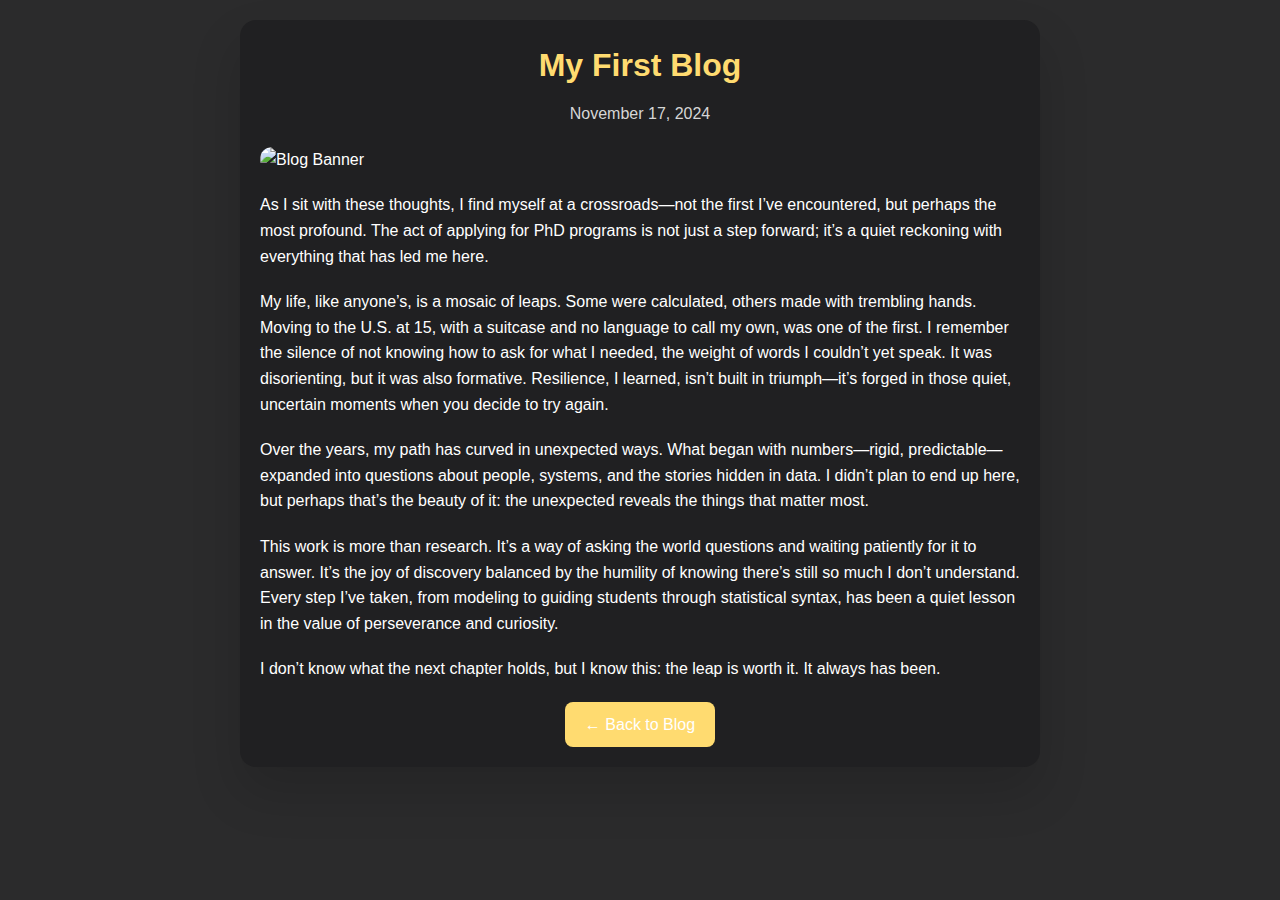
==== commit 762294fd: "Update blog1.html" ====
--- a/blog1.html
+++ b/blog1.html
@@ -4,11 +4,110 @@
   <meta charset="UTF-8">
   <meta name="viewport" content="width=device-width, initial-scale=1.0">
   <title>My First Blog</title>
-  <link rel="stylesheet" href="./assets/css/style.css">
+  <style>
+    :root {
+      --bg-gradient-onyx: linear-gradient(to bottom right, hsl(240, 1%, 25%) 3%, hsl(0, 0%, 19%) 97%);
+      --bg-gradient-jet: linear-gradient(to bottom right, hsla(240, 1%, 18%, 0.251) 0%, hsla(240, 2%, 11%, 0) 100%), hsl(240, 2%, 13%);
+      --border-gradient-onyx: linear-gradient(to bottom right, hsl(0, 0%, 25%) 0%, hsla(0, 0%, 25%, 0) 50%);
+      --text-gradient-yellow: linear-gradient(to right, hsl(45, 100%, 72%), hsl(35, 100%, 68%));
+      --onyx: hsl(240, 1%, 17%);
+      --eerie-black-1: hsl(240, 2%, 13%);
+      --white: hsl(0, 0%, 100%);
+      --orange-yellow-crayola: hsl(45, 100%, 72%);
+      --light-gray: hsl(0, 0%, 84%);
+      --shadow-4: 0 25px 50px hsla(0, 0%, 0%, 0.15);
+      --shadow-5: 0 24px 80px hsla(0, 0%, 0%, 0.25);
+      --transition-1: 0.25s ease;
+    }
+
+    * {
+      margin: 0;
+      padding: 0;
+      box-sizing: border-box;
+    }
+
+    body {
+      background: var(--onyx);
+      font-family: 'Poppins', sans-serif;
+      color: var(--white);
+      line-height: 1.6;
+      margin: 0;
+      padding: 0;
+    }
+
+    main {
+      margin: 20px auto;
+      max-width: 800px;
+      padding: 20px;
+      background: var(--eerie-black-1);
+      border-radius: 16px;
+      box-shadow: var(--shadow-4);
+    }
+
+    .blog-header {
+      text-align: center;
+      margin-bottom: 20px;
+    }
+
+    .blog-title {
+      font-size: 2rem;
+      color: var(--orange-yellow-crayola);
+      margin-bottom: 10px;
+    }
+
+    .blog-date time {
+      font-size: 1rem;
+      color: var(--light-gray);
+    }
+
+    .blog-banner {
+      margin: 20px 0;
+      border-radius: 12px;
+      overflow: hidden;
+    }
+
+    .blog-image {
+      width: 100%;
+      height: auto;
+      display: block;
+      transition: transform 0.3s ease-in-out;
+    }
+
+    .blog-image:hover {
+      transform: scale(1.05);
+    }
+
+    .blog-text p {
+      margin-bottom: 20px;
+      font-size: 1rem;
+      color: var(--white);
+    }
+
+    .blog-footer {
+      text-align: center;
+      margin-top: 20px;
+    }
+
+    .back-button {
+      display: inline-block;
+      padding: 10px 20px;
+      background: var(--orange-yellow-crayola);
+      color: var(--white);
+      text-decoration: none;
+      border-radius: 8px;
+      transition: background 0.3s ease, transform 0.3s ease;
+    }
+
+    .back-button:hover {
+      background: var(--white);
+      color: var(--orange-yellow-crayola);
+      transform: scale(1.05);
+    }
+  </style>
 </head>
 <body>
   <main>
-    <article class="full-blog">
+    <article>
       <!-- Blog Header -->
       <header class="blog-header">
         <h1 class="blog-title">My First Blog</h1>
@@ -18,7 +117,7 @@
       </header>
 
       <!-- Blog Content -->
-      <section class="blog-content">
+      <section>
         <figure class="blog-banner">
           <img src="./assets/images/blog-1.jpg" alt="Blog Banner" class="blog-image">
         </figure>
@@ -30,7 +129,7 @@
             My life, like anyone’s, is a mosaic of leaps. Some were calculated, others made with trembling hands. Moving to the U.S. at 15, with a suitcase and no language to call my own, was one of the first. I remember the silence of not knowing how to ask for what I needed, the weight of words I couldn’t yet speak. It was disorienting, but it was also formative. Resilience, I learned, isn’t built in triumph—it’s forged in those quiet, uncertain moments when you decide to try again.
           </p>
           <p>
-            Over the years, my path has curved in unexpected ways. What began with numbers—rigid, predictable—expanded into questions about people, systems, and the stories hidden in data. I didn’t plan to end up here,but perhaps that’s the beauty of it: the unexpected reveals the things that matter most.
+            Over the years, my path has curved in unexpected ways. What began with numbers—rigid, predictable—expanded into questions about people, systems, and the stories hidden in data. I didn’t plan to end up here, but perhaps that’s the beauty of it: the unexpected reveals the things that matter most.
           </p>
           <p>
             This work is more than research. It’s a way of asking the world questions and waiting patiently for it to answer. It’s the joy of discovery balanced by the humility of knowing there’s still so much I don’t understand. Every step I’ve taken, from modeling to guiding students through statistical syntax, has been a quiet lesson in the value of perseverance and curiosity.
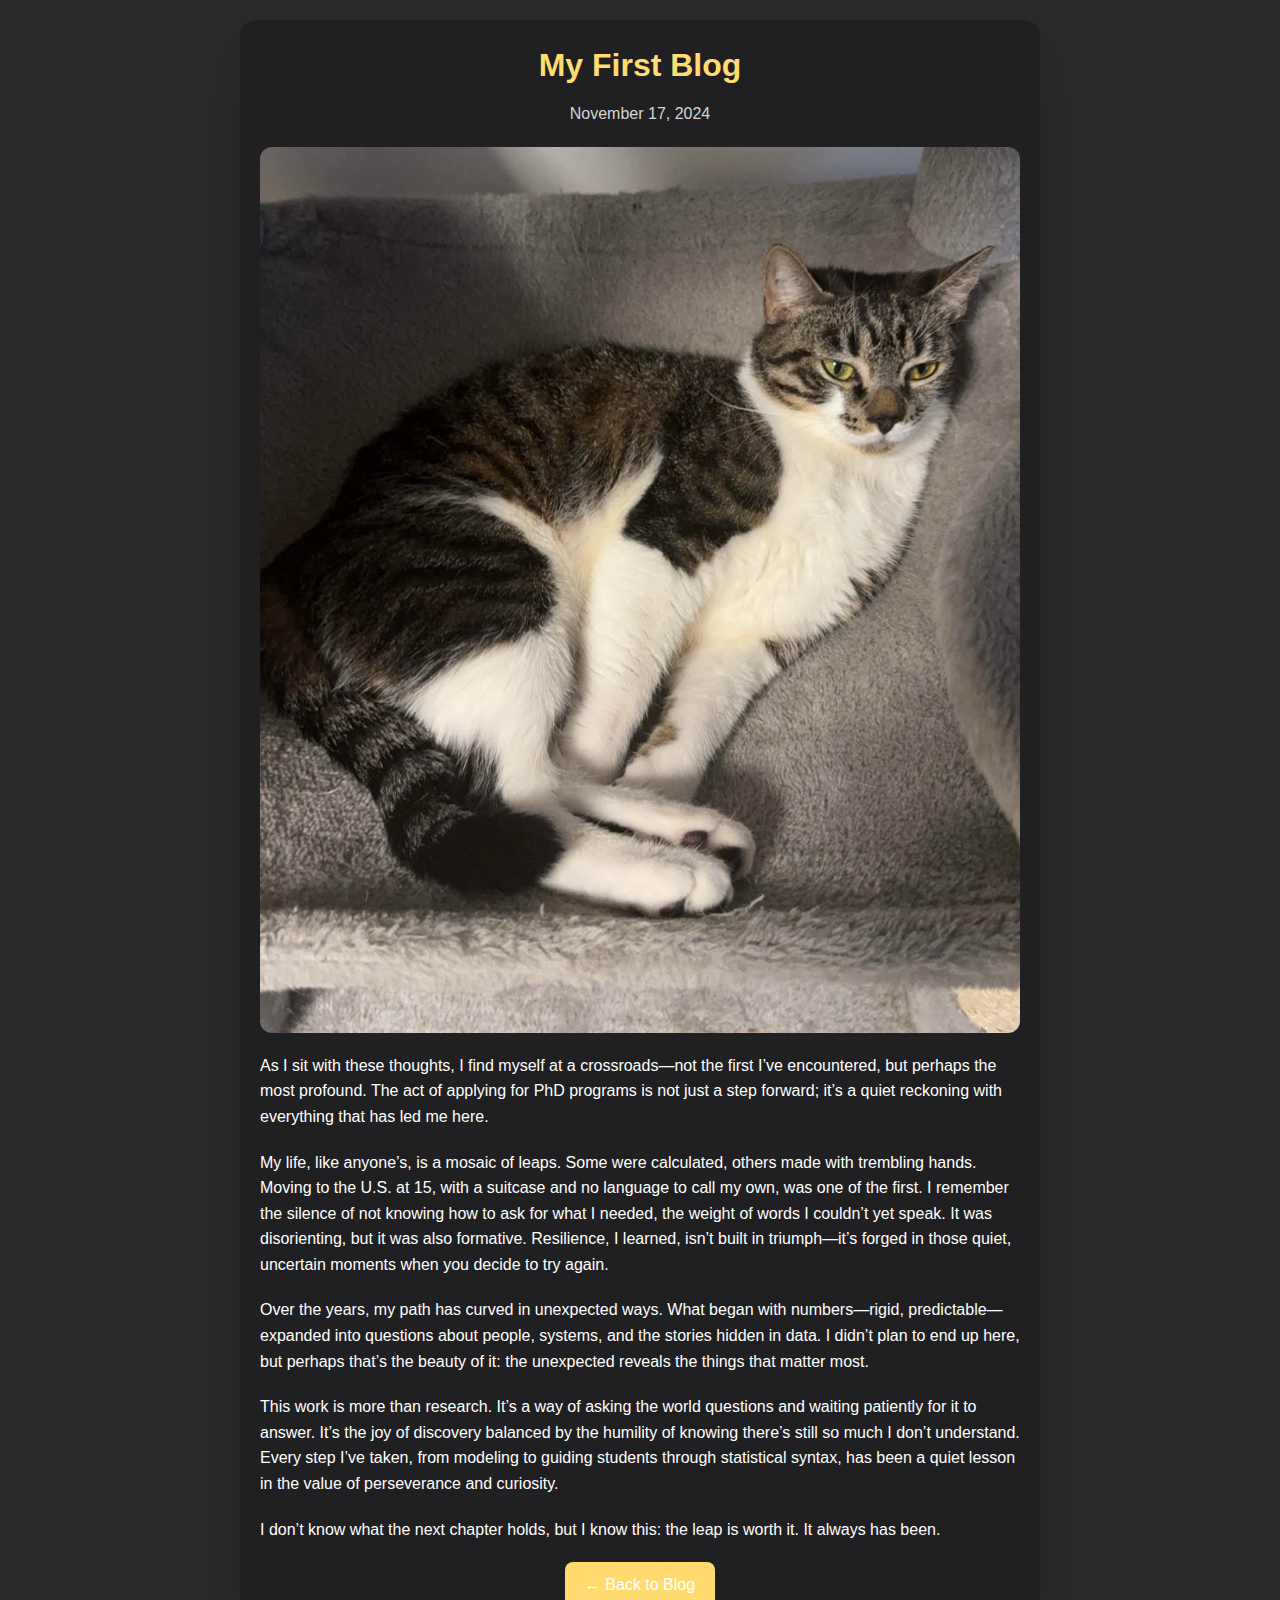
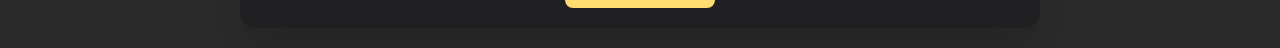
==== commit f72c5eed: "Update blog1.html" ====
--- a/blog1.html
+++ b/blog1.html
@@ -99,7 +99,7 @@
     }
 
     .back-button:hover {
-      background: var(--white);
+      background: var(--black);
       color: var(--orange-yellow-crayola);
       transform: scale(1.05);
     }
@@ -137,12 +137,13 @@
           <p>
             I don’t know what the next chapter holds, but I know this: the leap is worth it. It always has been.
           </p>
+
         </div>
       </section>
 
       <!-- Blog Footer -->
       <footer class="blog-footer">
-        <a href="index.html" class="back-button">← Back to Blog</a>
+        <a href="#blog-section" class="back-button">← Back to Blog</a>
       </footer>
     </article>
   </main>
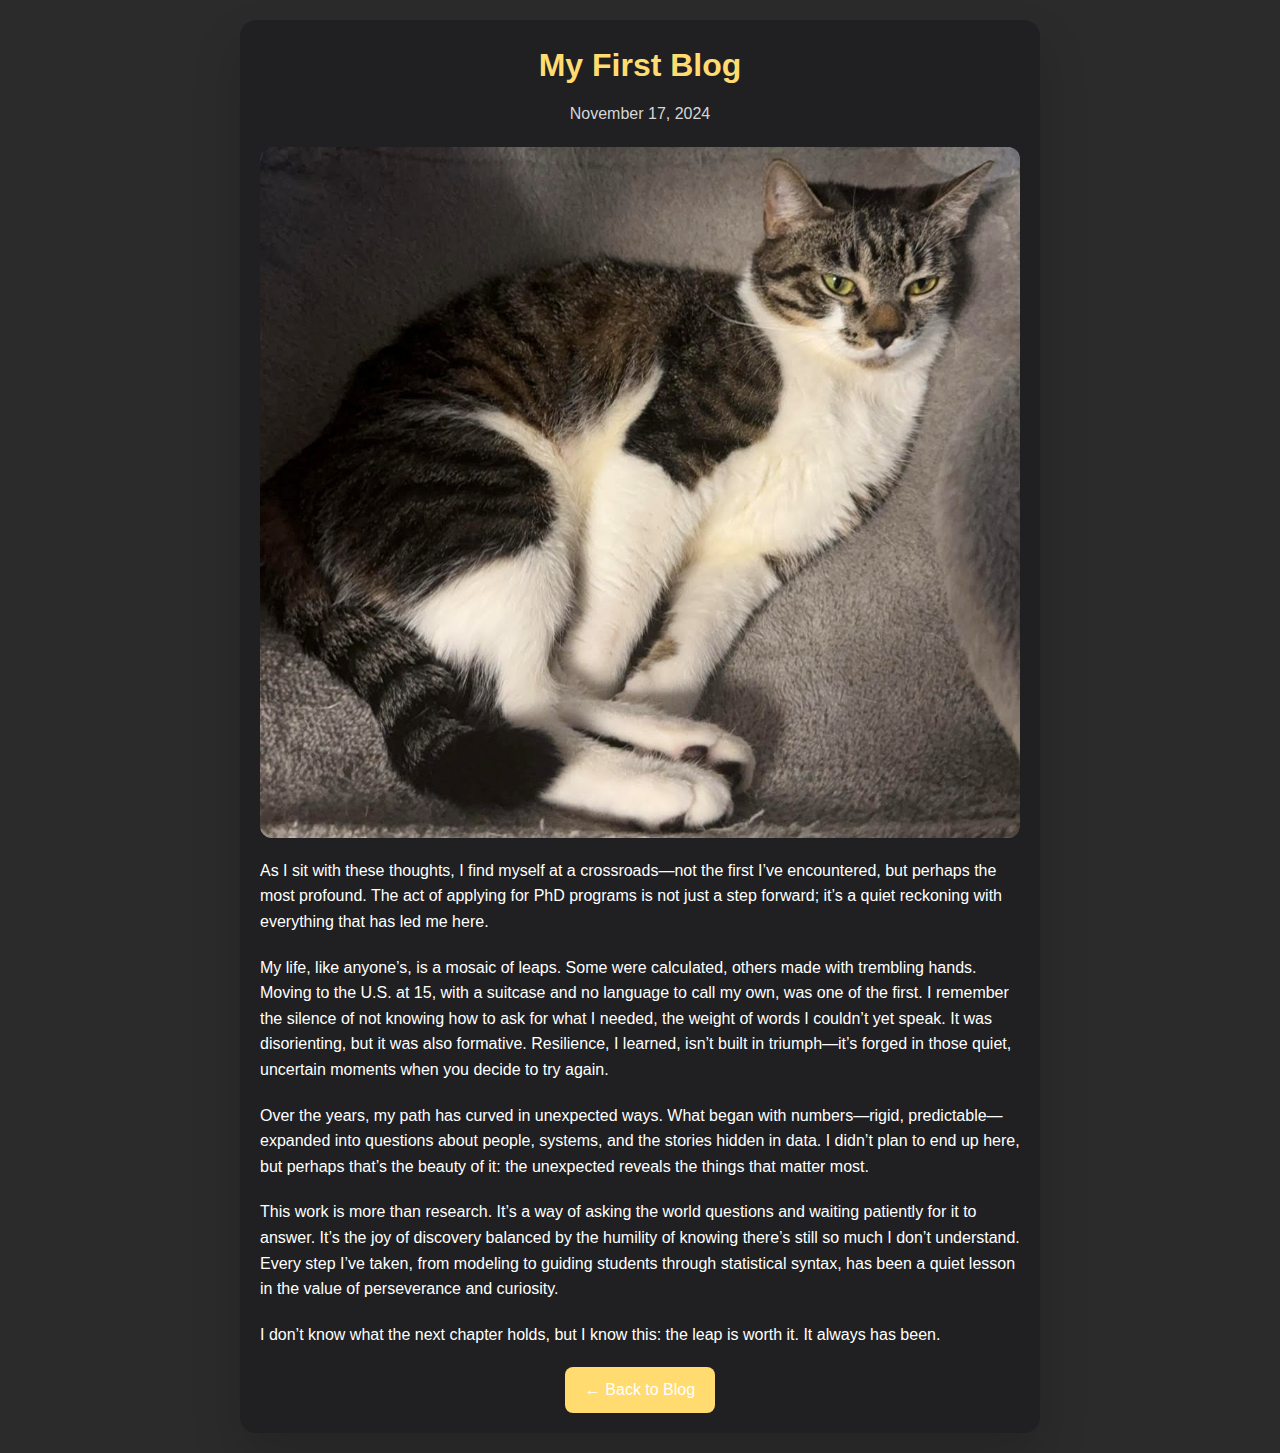
==== commit 4b0c259f: "Update blog1.html" ====
--- a/blog1.html
+++ b/blog1.html
@@ -119,7 +119,7 @@
       <!-- Blog Content -->
       <section>
         <figure class="blog-banner">
-          <img src="./assets/images/blog-1.jpg" alt="Blog Banner" class="blog-image">
+          <img src="./assets/images/blog-0.jpg" alt="Blog Banner" class="blog-image">
         </figure>
         <div class="blog-text">
           <p>
@@ -143,7 +143,7 @@
 
       <!-- Blog Footer -->
       <footer class="blog-footer">
-        <a href="#blog-section" class="back-button">← Back to Blog</a>
+        <a href="index.html#blog-section" class="back-button">← Back to Blog</a>
       </footer>
     </article>
   </main>
